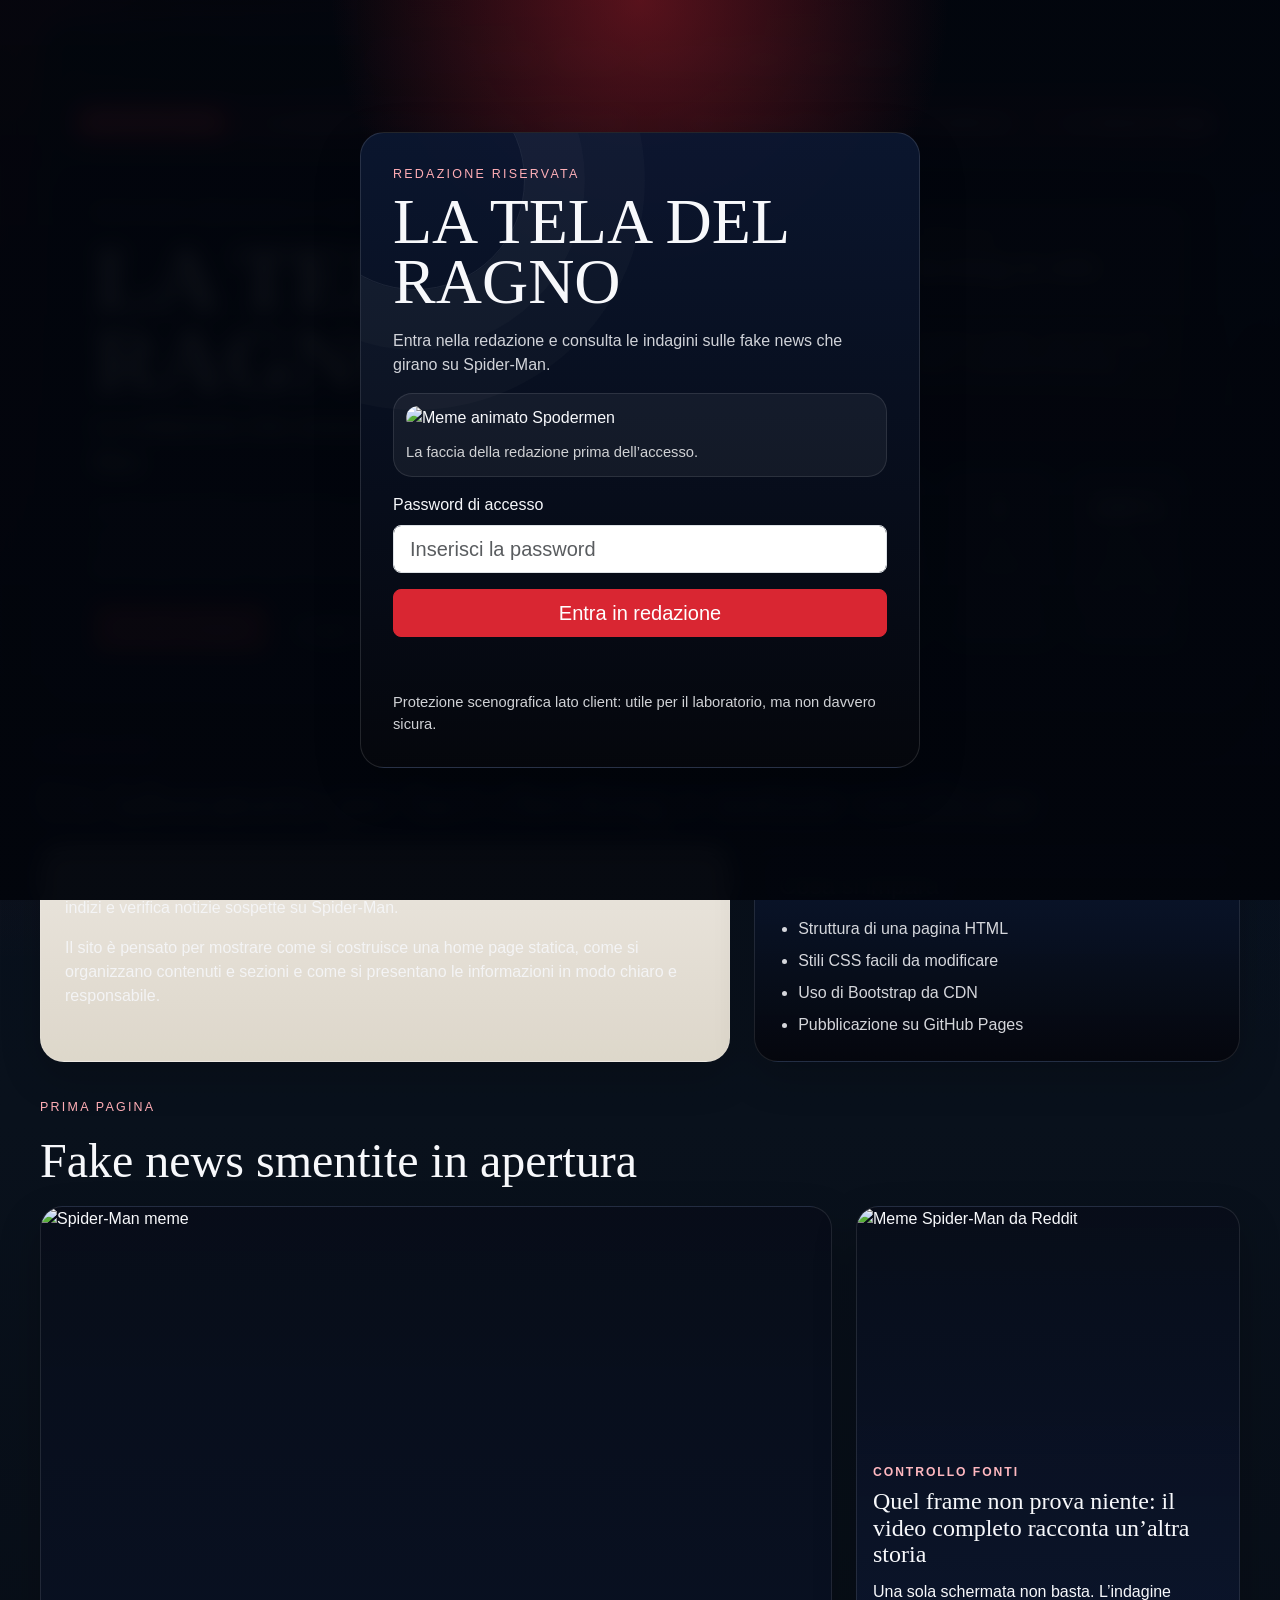
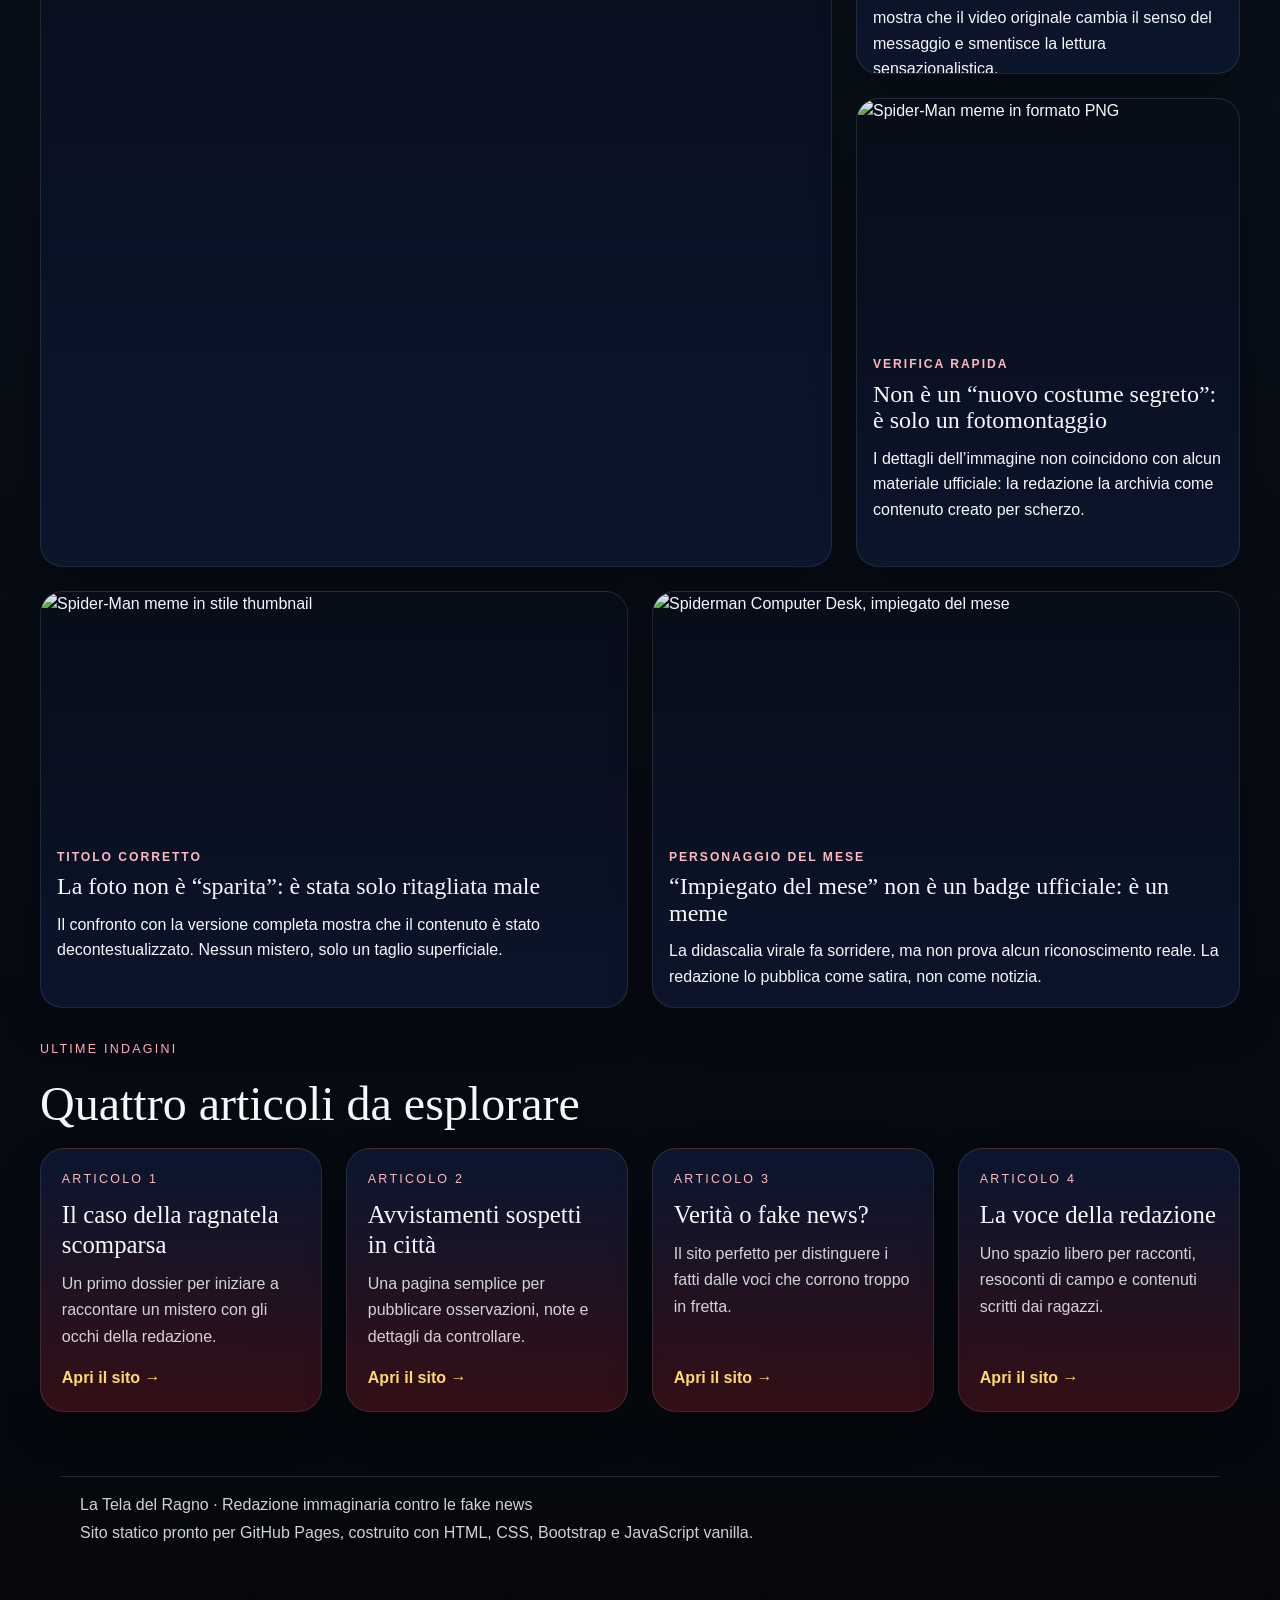
==== index.html @ 98fb293a "First  commit" ====
<!DOCTYPE html>
<html lang="it">
  <head>
    <meta charset="UTF-8" />
    <meta name="viewport" content="width=device-width, initial-scale=1.0" />
    <meta name="description" content="La Tela del Ragno - redazione che smaschera le fake news su Spider-Man." />
    <title>LA TELA DEL RAGNO</title>
    <link rel="preconnect" href="https://cdn.jsdelivr.net" />
    <link href="https://cdn.jsdelivr.net/npm/bootstrap@5.3.3/dist/css/bootstrap.min.css" rel="stylesheet" crossorigin="anonymous" />
    <link rel="stylesheet" href="style.css" />
    <script defer src="config.js"></script>
    <script defer src="script.js"></script>
  </head>
  <body>
    <div class="page-ornament page-ornament-left"></div>
    <div class="page-ornament page-ornament-right"></div>
    <div class="web-decoration web-decoration-one"></div>
    <div class="web-decoration web-decoration-two"></div>

    <section id="loginScreen" class="login-screen" aria-labelledby="loginTitle">
      <div class="login-card shadow-lg">
        <div class="login-kicker">Redazione riservata</div>
        <h1 id="loginTitle" class="login-title">LA TELA DEL RAGNO</h1>
        <p class="login-text">
          Entra nella redazione e consulta le indagini sulle fake news che girano su Spider-Man.
        </p>
        <figure class="login-featured-image">
          <img
            src="https://static.wikia.nocookie.net/rage-guy/images/f/f9/Spodermen.gif/revision/latest/scale-to-width-down/1200?cb=20250115154335"
            alt="Meme animato Spodermen"
            loading="eager"
          />
          <figcaption>La faccia della redazione prima dell’accesso.</figcaption>
        </figure>
        <form id="loginForm" class="login-form" novalidate>
          <label class="form-label text-start" for="passwordInput">Password di accesso</label>
          <input
            id="passwordInput"
            class="form-control form-control-lg"
            type="password"
            autocomplete="current-password"
            placeholder="Inserisci la password"
            required
          />
          <button class="btn btn-danger btn-lg w-100 mt-3" type="submit">Entra in redazione</button>
          <p id="loginMessage" class="login-message" aria-live="polite"></p>
        </form>
        <p class="login-note">
          Protezione scenografica lato client: utile per il laboratorio, ma non davvero sicura.
        </p>
      </div>
    </section>

    <main id="mainContent" class="main-content">
      <header class="hero-shell">
        <nav class="top-bar" aria-label="Informazioni redazione">
          <span class="top-bar-label">Daily Bugle style</span>
          <span class="top-bar-separator">•</span>
          <span>New York</span>
          <span class="top-bar-separator">•</span>
          <span>Fact-checking, indagini e notizie verificate</span>
        </nav>

        <div class="breaking-news" aria-label="Ultima ora">
          <div class="breaking-news-badge">BREAKING NEWS</div>
          <div class="breaking-news-track">
            <span>La redazione monitora le fake news su Spider-Man.</span>
            <span>Ogni articolo verifica i fatti prima di pubblicare.</span>
            <span>La redazione indaga sulle fake news e verifica i fatti.</span>
          </div>
        </div>

        <div class="hero-grid">
          <section class="hero-copy glass-panel">
            <p class="hero-eyebrow">Redazione immaginaria di New York</p>
            <h1 class="display-3 fw-bold hero-title">LA TELA DEL RAGNO</h1>
            <p class="hero-subtitle">La redazione che smaschera le fake news su Spider-Man</p>
            <p class="hero-description">
              Un sito scenografico per imparare a verificare le informazioni, lavorare in squadra e
              raccontare il mondo digitale con responsabilità. Qui ogni notizia passa prima dal controllo
              dei fatti, come in una vera redazione.
            </p>
            <div class="hero-actions">
              <a class="btn btn-danger btn-lg" href="#indagini">Vai alle indagini</a>
              <a class="btn btn-outline-light btn-lg" href="#introduzione">Leggi il progetto</a>
            </div>
          </section>

          <aside class="hero-side glass-panel">
            <div class="news-card-mini">
              <div class="news-card-label">Edizione speciale</div>
              <h2>Fact-checking in stile comic</h2>
              <p>
                Nessuna immagine protetta: solo forme CSS, gradienti, emoji e componenti Bootstrap.
              </p>
            </div>
            <div class="stat-grid" aria-label="Valori del progetto">
              <div class="stat-box">
                <span>4</span>
                <small>siti indipendenti</small>
              </div>
              <div class="stat-box">
                <span>1</span>
                <small>tema narrativo</small>
              </div>
              <div class="stat-box">
                <span>100%</span>
                <small>statico e pronto per GitHub Pages</small>
              </div>
            </div>
          </aside>
        </div>
      </header>

      <section id="introduzione" class="section-block">
        <div class="section-heading">
          <p class="section-kicker">La redazione</p>
          <h2>Un laboratorio per fact-checking e notizie verificate</h2>
        </div>
        <div class="row g-4 align-items-stretch">
          <div class="col-lg-7">
            <article class="paper-panel h-100">
              <p>
                <strong>La Tela del Ragno</strong> nasce come redazione immaginaria che osserva New York,
                raccoglie indizi e verifica notizie sospette su Spider-Man.
              </p>
              <p class="mb-0">
                Il sito è pensato per mostrare come si costruisce una home page statica, come si organizzano
                contenuti e sezioni e come si presentano le informazioni in modo chiaro e responsabile.
              </p>
            </article>
          </div>
          <div class="col-lg-5">
            <article class="paper-panel h-100 paper-panel-dark">
              <h3 class="h4">Cosa si impara</h3>
              <ul class="check-list">
                <li>Struttura di una pagina HTML</li>
                <li>Stili CSS facili da modificare</li>
                <li>Uso di Bootstrap da CDN</li>
                <li>Pubblicazione su GitHub Pages</li>
              </ul>
            </article>
          </div>
        </div>
      </section>

      <section class="section-block front-page-block">
        <div class="section-heading">
          <p class="section-kicker">Prima pagina</p>
          <h2>Fake news smentite in apertura</h2>
        </div>
        <div class="row g-4 front-page-grid">
          <div class="col-lg-8">
            <article class="front-page-card front-page-card-large h-100">
              <img
                src="https://staticfanpage.akamaized.net/wp-content/uploads/sites/34/2022/01/spider-man-meme.jpg"
                alt="Spider-Man meme"
                loading="lazy"
              />
              <div class="front-page-copy">
                <p class="front-page-kicker">Smentita del giorno</p>
                <h3>Spider-Man non ha “abbandonato” la città: ecco cosa è successo davvero</h3>
                <p>
                  La redazione verifica le immagini virali e scopre che il presunto allontanamento è solo
                  un meme fuori contesto. Nessuna fuga, solo una scena usata male online.
                </p>
              </div>
            </article>
          </div>
          <div class="col-lg-4 d-flex flex-column gap-4">
            <article class="front-page-card h-100">
              <img
                src="https://i.redd.it/yki1qdpn1tj81.jpg"
                alt="Meme Spider-Man da Reddit"
                loading="lazy"
              />
              <div class="front-page-copy">
                <p class="front-page-kicker">Controllo fonti</p>
                <h3>Quel frame non prova niente: il video completo racconta un’altra storia</h3>
                <p>
                  Una sola schermata non basta. L’indagine mostra che il video originale cambia il senso
                  del messaggio e smentisce la lettura sensazionalistica.
                </p>
              </div>
            </article>
            <article class="front-page-card h-100">
              <img
                src="https://us1.discourse-cdn.com/spiceworks/original/4X/1/d/e/1dea83db8cf258ddf608654d9a5ed898e25a2876.png"
                alt="Spider-Man meme in formato PNG"
                loading="lazy"
              />
              <div class="front-page-copy">
                <p class="front-page-kicker">Verifica rapida</p>
                <h3>Non è un “nuovo costume segreto”: è solo un fotomontaggio</h3>
                <p>
                  I dettagli dell’immagine non coincidono con alcun materiale ufficiale: la redazione la
                  archivia come contenuto creato per scherzo.
                </p>
              </div>
            </article>
          </div>
          <div class="col-lg-6">
            <article class="front-page-card h-100">
              <img
                src="https://i.imgur.com/MRHQJsI_d.webp?maxwidth=520&shape=thumb&fidelity=high"
                alt="Spider-Man meme in stile thumbnail"
                loading="lazy"
              />
              <div class="front-page-copy">
                <p class="front-page-kicker">Titolo corretto</p>
                <h3>La foto non è “sparita”: è stata solo ritagliata male</h3>
                <p>
                  Il confronto con la versione completa mostra che il contenuto è stato decontestualizzato.
                  Nessun mistero, solo un taglio superficiale.
                </p>
              </div>
            </article>
          </div>
          <div class="col-lg-6">
            <article class="front-page-card h-100">
              <img
                src="https://content.imageresizer.com/images/memes/Spiderman-Computer-Desk-meme-tas1.jpg"
                alt="Spiderman Computer Desk, impiegato del mese"
                loading="lazy"
              />
              <div class="front-page-copy">
                <p class="front-page-kicker">Personaggio del mese</p>
                <h3>“Impiegato del mese” non è un badge ufficiale: è un meme</h3>
                <p>
                  La didascalia virale fa sorridere, ma non prova alcun riconoscimento reale. La redazione
                  lo pubblica come satira, non come notizia.
                </p>
              </div>
            </article>
          </div>
        </div>
      </section>

      <section id="indagini" class="section-block investigations-block">
        <div class="section-heading">
          <p class="section-kicker">Ultime indagini</p>
          <h2>Quattro articoli da esplorare</h2>
        </div>
        <div class="row g-4">
          <div class="col-md-6 col-xl-3">
            <a class="investigation-card" href="site1/index.html" aria-label="Apri Articolo 1 - Il caso della ragnatela scomparsa">
              <div class="investigation-number">Articolo 1</div>
              <h3>Il caso della ragnatela scomparsa</h3>
              <p>Un primo dossier per iniziare a raccontare un mistero con gli occhi della redazione.</p>
              <span class="card-link-text">Apri il sito →</span>
            </a>
          </div>
          <div class="col-md-6 col-xl-3">
            <a class="investigation-card" href="site2/index.html" aria-label="Apri Articolo 2 - Avvistamenti sospetti in città">
              <div class="investigation-number">Articolo 2</div>
              <h3>Avvistamenti sospetti in città</h3>
              <p>Una pagina semplice per pubblicare osservazioni, note e dettagli da controllare.</p>
              <span class="card-link-text">Apri il sito →</span>
            </a>
          </div>
          <div class="col-md-6 col-xl-3">
            <a class="investigation-card" href="site3/index.html" aria-label="Apri Articolo 3 - Verità o fake news?">
              <div class="investigation-number">Articolo 3</div>
              <h3>Verità o fake news?</h3>
              <p>Il sito perfetto per distinguere i fatti dalle voci che corrono troppo in fretta.</p>
              <span class="card-link-text">Apri il sito →</span>
            </a>
          </div>
          <div class="col-md-6 col-xl-3">
            <a class="investigation-card" href="site4/index.html" aria-label="Apri Articolo 4 - La voce della redazione">
              <div class="investigation-number">Articolo 4</div>
              <h3>La voce della redazione</h3>
              <p>Uno spazio libero per racconti, resoconti di campo e contenuti scritti dai ragazzi.</p>
              <span class="card-link-text">Apri il sito →</span>
            </a>
          </div>
        </div>
      </section>
    </main>

    <footer class="site-footer">
      <div class="footer-inner">
        <p class="mb-1">La Tela del Ragno · Redazione immaginaria contro le fake news</p>
        <p class="mb-0">Sito statico pronto per GitHub Pages, costruito con HTML, CSS, Bootstrap e JavaScript vanilla.</p>
      </div>
    </footer>

    <script src="https://cdn.jsdelivr.net/npm/bootstrap@5.3.3/dist/js/bootstrap.bundle.min.js" crossorigin="anonymous"></script>
  </body>
</html>
---- style.css ----
:root {
  --blood-red: #d92632;
  --deep-blue: #0b1731;
  --night: #05070d;
  --paper: #f4efe6;
  --paper-strong: #ebe4d6;
  --ink: #16161f;
  --ash: #9ba2b1;
  --line: rgba(255, 255, 255, 0.12);
}

* {
  box-sizing: border-box;
}

html {
  scroll-behavior: smooth;
}

body {
  margin: 0;
  min-height: 100vh;
  font-family: "Trebuchet MS", "Segoe UI", sans-serif;
  color: #f7f8fb;
  background:
    radial-gradient(circle at top left, rgba(217, 38, 50, 0.22), transparent 28%),
    radial-gradient(circle at top right, rgba(11, 23, 49, 0.82), transparent 30%),
    linear-gradient(180deg, #07101e 0%, #09111c 35%, #05070d 100%);
  overflow-x: hidden;
}

body::before {
  content: "";
  position: fixed;
  inset: 0;
  pointer-events: none;
  background-image:
    linear-gradient(rgba(255, 255, 255, 0.03) 1px, transparent 1px),
    linear-gradient(90deg, rgba(255, 255, 255, 0.03) 1px, transparent 1px);
  background-size: 48px 48px;
  opacity: 0.35;
}

.main-content {
  position: relative;
  z-index: 1;
  width: min(1200px, calc(100% - 2rem));
  margin: 0 auto;
  padding: 1.25rem 0 3rem;
}

.login-screen {
  position: fixed;
  inset: 0;
  z-index: 50;
  display: grid;
  place-items: center;
  padding: 1rem;
  background:
    radial-gradient(circle at top, rgba(217, 38, 50, 0.4), transparent 28%),
    linear-gradient(180deg, rgba(2, 5, 12, 0.94), rgba(2, 5, 12, 0.98));
  backdrop-filter: blur(10px);
  transition: opacity 0.35s ease, transform 0.35s ease, visibility 0.35s ease;
}

body.is-unlocked .login-screen {
  opacity: 0;
  visibility: hidden;
  pointer-events: none;
  transform: scale(0.98);
}

.login-card {
  width: min(560px, 100%);
  padding: 2rem;
  border: 1px solid var(--line);
  border-radius: 1.5rem;
  background:
    linear-gradient(180deg, rgba(11, 23, 49, 0.94), rgba(5, 7, 13, 0.94));
  box-shadow: 0 24px 80px rgba(0, 0, 0, 0.45);
  position: relative;
  overflow: hidden;
}

.login-card::after {
  content: "";
  position: absolute;
  inset: -10% auto auto -10%;
  width: 220px;
  height: 220px;
  border: 1px solid rgba(255, 255, 255, 0.08);
  border-radius: 50%;
  box-shadow:
    0 0 0 60px rgba(255, 255, 255, 0.02),
    0 0 0 120px rgba(255, 255, 255, 0.02);
}

.login-kicker,
.section-kicker,
.hero-eyebrow,
.top-bar-label,
.investigation-number,
.news-card-label {
  text-transform: uppercase;
  letter-spacing: 0.18em;
  font-size: 0.78rem;
}

.login-kicker,
.section-kicker,
.hero-eyebrow,
.top-bar-label {
  color: #ffadb5;
}

.login-title,
.hero-title,
.section-heading h2,
.investigation-card h3 {
  font-family: Georgia, "Times New Roman", serif;
}

.login-title {
  margin: 0.5rem 0 1rem;
  font-size: clamp(2.4rem, 6vw, 4rem);
  line-height: 0.95;
}

.login-text,
.login-note,
.hero-description,
.paper-panel p,
.investigation-card p,
.news-card-mini p,
.footer-inner p {
  color: rgba(247, 248, 251, 0.84);
}

.login-featured-image {
  margin: 1rem 0 0;
  padding: 0.75rem;
  border-radius: 1.2rem;
  background: rgba(255, 255, 255, 0.05);
  border: 1px solid rgba(255, 255, 255, 0.1);
}

.login-featured-image img {
  display: block;
  width: 100%;
  max-height: 250px;
  object-fit: cover;
  border-radius: 0.95rem;
}

.login-featured-image figcaption {
  margin-top: 0.7rem;
  color: rgba(255, 255, 255, 0.8);
  font-size: 0.92rem;
}

.login-form {
  margin-top: 1rem;
}

.login-message {
  min-height: 1.5rem;
  margin: 0.9rem 0 0;
  font-weight: 700;
  color: #ffd86e;
}

.login-note {
  margin: 1rem 0 0;
  font-size: 0.92rem;
}

.hero-shell {
  position: relative;
  padding: 1.25rem;
  border: 1px solid rgba(255, 255, 255, 0.1);
  border-radius: 2rem;
  background:
    linear-gradient(135deg, rgba(10, 17, 29, 0.9), rgba(11, 23, 49, 0.76)),
    linear-gradient(180deg, rgba(255, 255, 255, 0.04), transparent);
  box-shadow: 0 20px 60px rgba(0, 0, 0, 0.35);
}

.top-bar {
  display: flex;
  flex-wrap: wrap;
  gap: 0.5rem;
  align-items: center;
  justify-content: center;
  padding: 0.45rem 0.8rem;
  font-size: 0.9rem;
  color: rgba(255, 255, 255, 0.8);
  border-bottom: 1px solid rgba(255, 255, 255, 0.08);
}

.top-bar-separator {
  color: rgba(255, 255, 255, 0.3);
}

.breaking-news {
  display: flex;
  align-items: center;
  gap: 1rem;
  margin-top: 1rem;
  padding: 0.7rem 0.9rem;
  border-radius: 999px;
  background: rgba(217, 38, 50, 0.18);
  border: 1px solid rgba(255, 255, 255, 0.08);
  overflow: hidden;
}

.breaking-news-badge {
  flex: 0 0 auto;
  padding: 0.45rem 0.8rem;
  border-radius: 999px;
  background: var(--blood-red);
  color: white;
  font-weight: 800;
  letter-spacing: 0.12em;
  font-size: 0.78rem;
}

.breaking-news-track {
  display: flex;
  gap: 2rem;
  white-space: nowrap;
  animation: ticker 18s linear infinite;
  color: rgba(255, 255, 255, 0.9);
}

.breaking-news-track span::before {
  content: "\25CF";
  color: #ff939f;
  margin-right: 0.75rem;
}

@keyframes ticker {
  from {
    transform: translateX(0);
  }
  to {
    transform: translateX(-50%);
  }
}

.hero-grid {
  display: grid;
  grid-template-columns: 1.35fr 0.85fr;
  gap: 1.25rem;
  margin-top: 1.25rem;
}

.glass-panel,
.paper-panel,
.investigation-card,
.news-card-mini {
  border-radius: 1.5rem;
  border: 1px solid rgba(255, 255, 255, 0.1);
}

.glass-panel {
  padding: 2rem;
  background: linear-gradient(180deg, rgba(8, 13, 25, 0.9), rgba(12, 23, 49, 0.74));
}

.hero-title {
  margin: 0.5rem 0;
  font-size: clamp(3rem, 9vw, 5.6rem);
  line-height: 0.9;
}

.hero-subtitle {
  font-size: clamp(1.15rem, 2.8vw, 1.5rem);
  font-weight: 700;
  color: #f7f0cf;
}

.hero-description {
  max-width: 65ch;
  font-size: 1.03rem;
  line-height: 1.7;
}

.hero-actions {
  display: flex;
  flex-wrap: wrap;
  gap: 0.9rem;
  margin-top: 1.5rem;
}

.hero-side {
  display: grid;
  gap: 1rem;
}

.news-card-mini {
  padding: 1.5rem;
  background: linear-gradient(180deg, rgba(244, 239, 230, 0.08), rgba(217, 38, 50, 0.08));
}

.news-card-label {
  color: #ffd7dc;
}

.news-card-mini h2 {
  font-family: Georgia, "Times New Roman", serif;
  font-size: 1.9rem;
}

.stat-grid {
  display: grid;
  grid-template-columns: repeat(3, 1fr);
  gap: 0.75rem;
}

.stat-box {
  padding: 1rem 0.8rem;
  text-align: center;
  border-radius: 1rem;
  background: rgba(244, 239, 230, 0.08);
  border: 1px solid rgba(255, 255, 255, 0.08);
}

.stat-box span {
  display: block;
  font-family: Georgia, "Times New Roman", serif;
  font-size: 1.9rem;
  font-weight: 700;
  color: white;
}

.stat-box small {
  color: rgba(255, 255, 255, 0.72);
}

.section-block {
  margin-top: 2rem;
}

.front-page-block {
  padding-top: 0.25rem;
}

.front-page-grid > * {
  display: flex;
}

.front-page-card {
  width: 100%;
  margin: 0;
  overflow: hidden;
  border-radius: 1.4rem;
  background: linear-gradient(180deg, rgba(8, 13, 25, 0.95), rgba(12, 23, 49, 0.82));
  border: 1px solid rgba(255, 255, 255, 0.1);
  box-shadow: 0 18px 40px rgba(0, 0, 0, 0.26);
}

.front-page-card img {
  width: 100%;
  height: 240px;
  object-fit: cover;
  display: block;
}

.front-page-card-large img {
  height: 100%;
  min-height: 100%;
}

.front-page-copy {
  padding: 1rem 1rem 1.1rem;
}

.front-page-kicker {
  margin: 0 0 0.45rem;
  color: #ffb8c0;
  text-transform: uppercase;
  letter-spacing: 0.16em;
  font-size: 0.76rem;
  font-weight: 700;
}

.front-page-copy h3 {
  margin: 0;
  font-family: Georgia, "Times New Roman", serif;
  font-size: 1.5rem;
  line-height: 1.1;
}

.front-page-copy p:last-child {
  margin-bottom: 0;
  margin-top: 0.75rem;
  line-height: 1.6;
}

.section-heading {
  margin-bottom: 1rem;
}

.section-heading h2 {
  font-size: clamp(2rem, 4.5vw, 3rem);
  margin: 0;
}

.paper-panel {
  padding: 1.5rem;
  color: var(--ink);
  background:
    linear-gradient(180deg, rgba(244, 239, 230, 0.96), rgba(235, 228, 214, 0.94));
  box-shadow: 0 15px 40px rgba(0, 0, 0, 0.18);
}

.paper-panel-dark {
  color: #f7f8fb;
  background:
    linear-gradient(180deg, rgba(11, 23, 49, 0.92), rgba(5, 7, 13, 0.95));
}

.paper-panel-dark p,
.paper-panel-dark li,
.paper-panel-dark h3 {
  color: rgba(247, 248, 251, 0.86);
}

.check-list {
  margin: 1rem 0 0;
  padding-left: 1.2rem;
}

.check-list li + li {
  margin-top: 0.5rem;
}

.investigation-card {
  display: flex;
  flex-direction: column;
  height: 100%;
  padding: 1.3rem;
  color: #f7f8fb;
  text-decoration: none;
  background:
    linear-gradient(180deg, rgba(11, 23, 49, 0.96), rgba(217, 38, 50, 0.22));
  box-shadow: 0 18px 40px rgba(0, 0, 0, 0.24);
  transition: transform 0.2s ease, border-color 0.2s ease, box-shadow 0.2s ease;
}

.investigation-card:hover,
.investigation-card:focus-visible {
  transform: translateY(-4px);
  border-color: rgba(255, 255, 255, 0.24);
  box-shadow: 0 22px 48px rgba(0, 0, 0, 0.3);
  color: #fff;
}

.investigation-number {
  color: #ffb8c0;
}

.investigation-card h3 {
  margin: 0.7rem 0;
  font-size: 1.55rem;
}

.investigation-card p {
  flex: 1 1 auto;
  line-height: 1.65;
}

.card-link-text {
  font-weight: 800;
  color: #ffd86e;
}

.site-footer {
  position: relative;
  z-index: 1;
  width: min(1200px, calc(100% - 2rem));
  margin: 0 auto 1rem;
  padding: 1rem 1.25rem 1.5rem;
}

.footer-inner {
  padding: 1rem 1.25rem;
  border-top: 1px solid rgba(255, 255, 255, 0.12);
  color: rgba(255, 255, 255, 0.76);
}

.page-ornament {
  position: fixed;
  z-index: 0;
  width: 14rem;
  height: 14rem;
  border-radius: 50%;
  filter: blur(18px);
  opacity: 0.22;
  pointer-events: none;
}

.page-ornament-left {
  top: -4rem;
  left: -4rem;
  background: radial-gradient(circle, rgba(217, 38, 50, 0.95), transparent 70%);
}

.page-ornament-right {
  right: -4rem;
  top: 8rem;
  background: radial-gradient(circle, rgba(106, 139, 255, 0.85), transparent 70%);
}

.web-decoration {
  position: fixed;
  z-index: 0;
  border-radius: 50%;
  border: 1px solid rgba(255, 255, 255, 0.09);
  pointer-events: none;
}

.web-decoration::before,
.web-decoration::after {
  content: "";
  position: absolute;
  inset: 10% 50%;
  background: rgba(255, 255, 255, 0.09);
  transform-origin: center;
}

.web-decoration::before {
  transform: rotate(35deg);
}

.web-decoration::after {
  transform: rotate(-35deg);
}

.web-decoration-one {
  top: 1rem;
  right: 1rem;
  width: 9rem;
  height: 9rem;
}

.web-decoration-two {
  left: 1rem;
  bottom: 1rem;
  width: 11rem;
  height: 11rem;
}

.btn-danger {
  background-color: var(--blood-red);
  border-color: var(--blood-red);
}

.btn-outline-light {
  border-color: rgba(255, 255, 255, 0.3);
}

.btn-outline-light:hover,
.btn-outline-light:focus-visible {
  background-color: rgba(255, 255, 255, 0.12);
}

@media (max-width: 991.98px) {
  .hero-grid {
    grid-template-columns: 1fr;
  }

  .stat-grid {
    grid-template-columns: 1fr;
  }

  .front-page-card-large img {
    min-height: 240px;
  }
}

@media (max-width: 575.98px) {
  .main-content,
  .site-footer {
    width: min(100% - 1rem, 1200px);
  }

  .login-card,
  .glass-panel,
  .paper-panel,
  .investigation-card {
    border-radius: 1.1rem;
  }

  .hero-shell,
  .glass-panel,
  .paper-panel,
  .investigation-card,
  .login-card {
    padding: 1.1rem;
  }

  .hero-actions {
    flex-direction: column;
  }

  .breaking-news {
    flex-direction: column;
    align-items: flex-start;
    border-radius: 1rem;
  }

  .breaking-news-track {
    white-space: normal;
    animation: none;
  }

  .front-page-card img {
    height: 220px;
  }
}
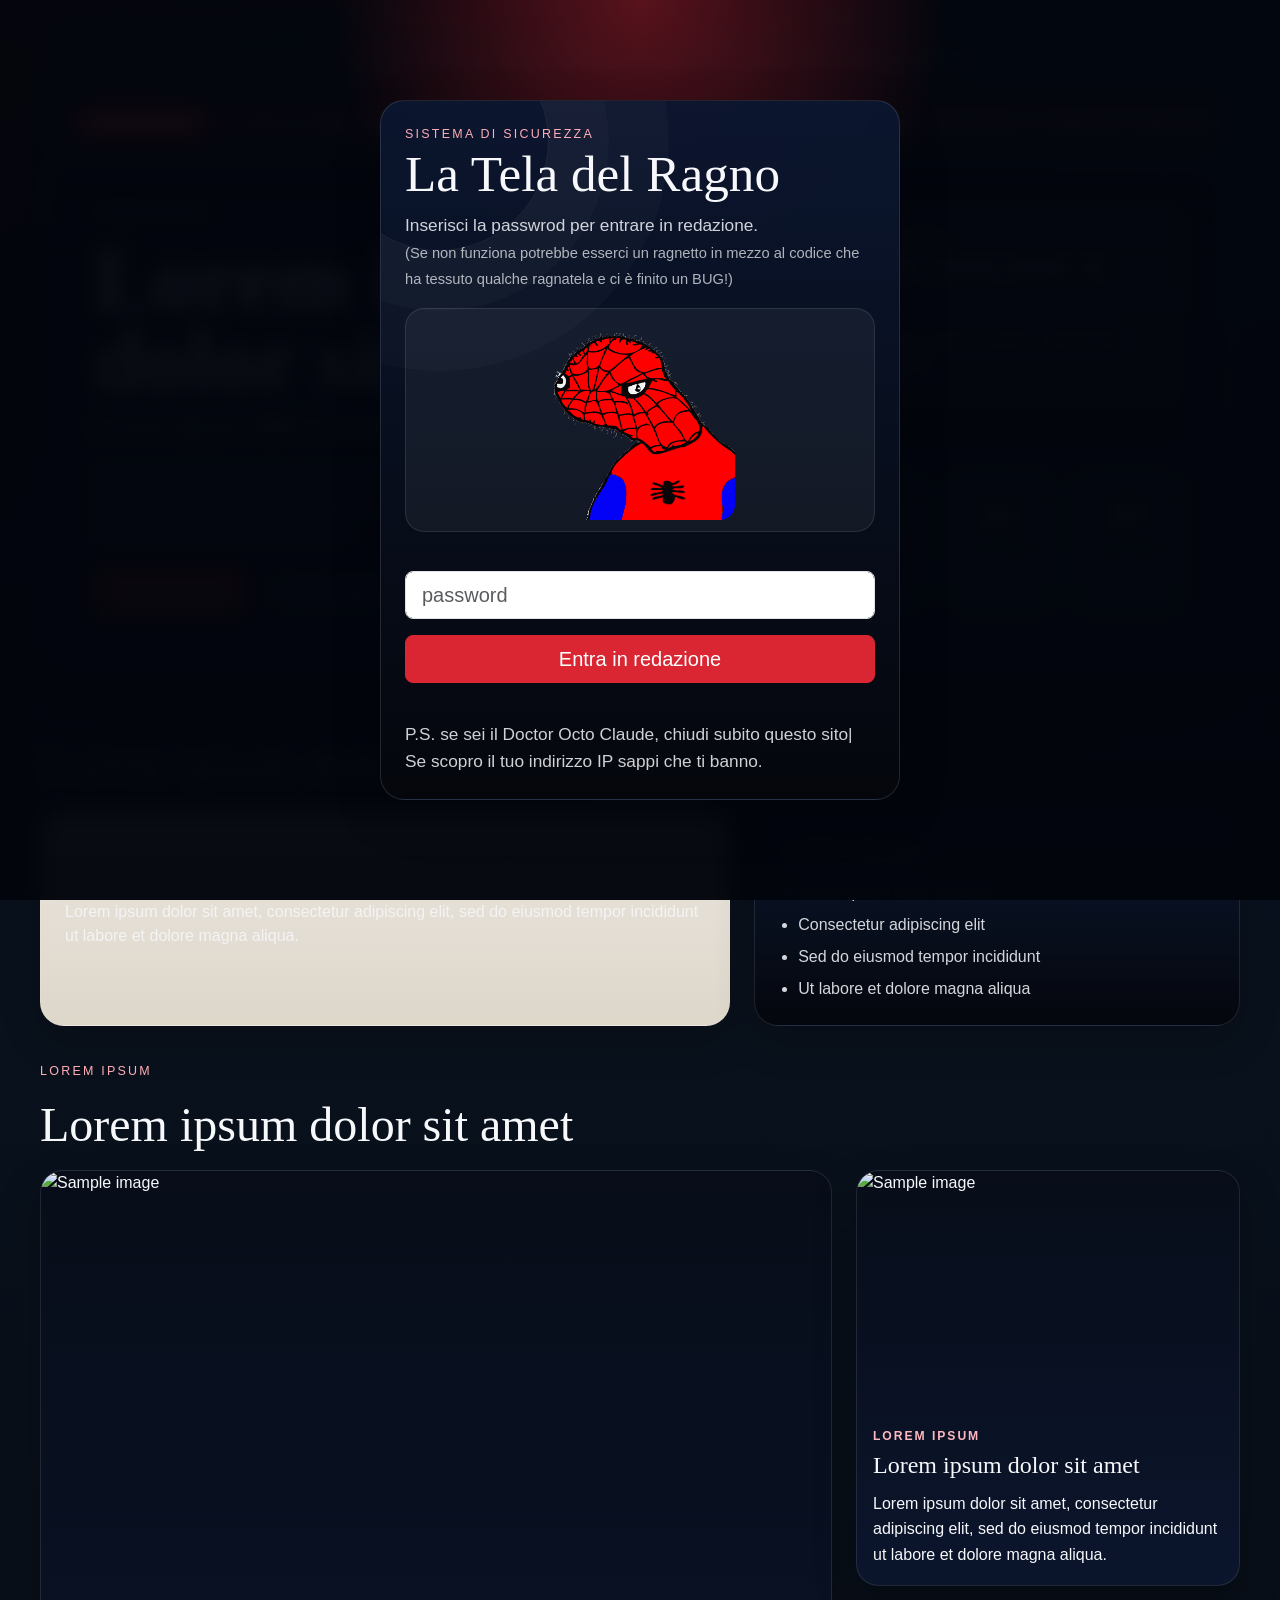
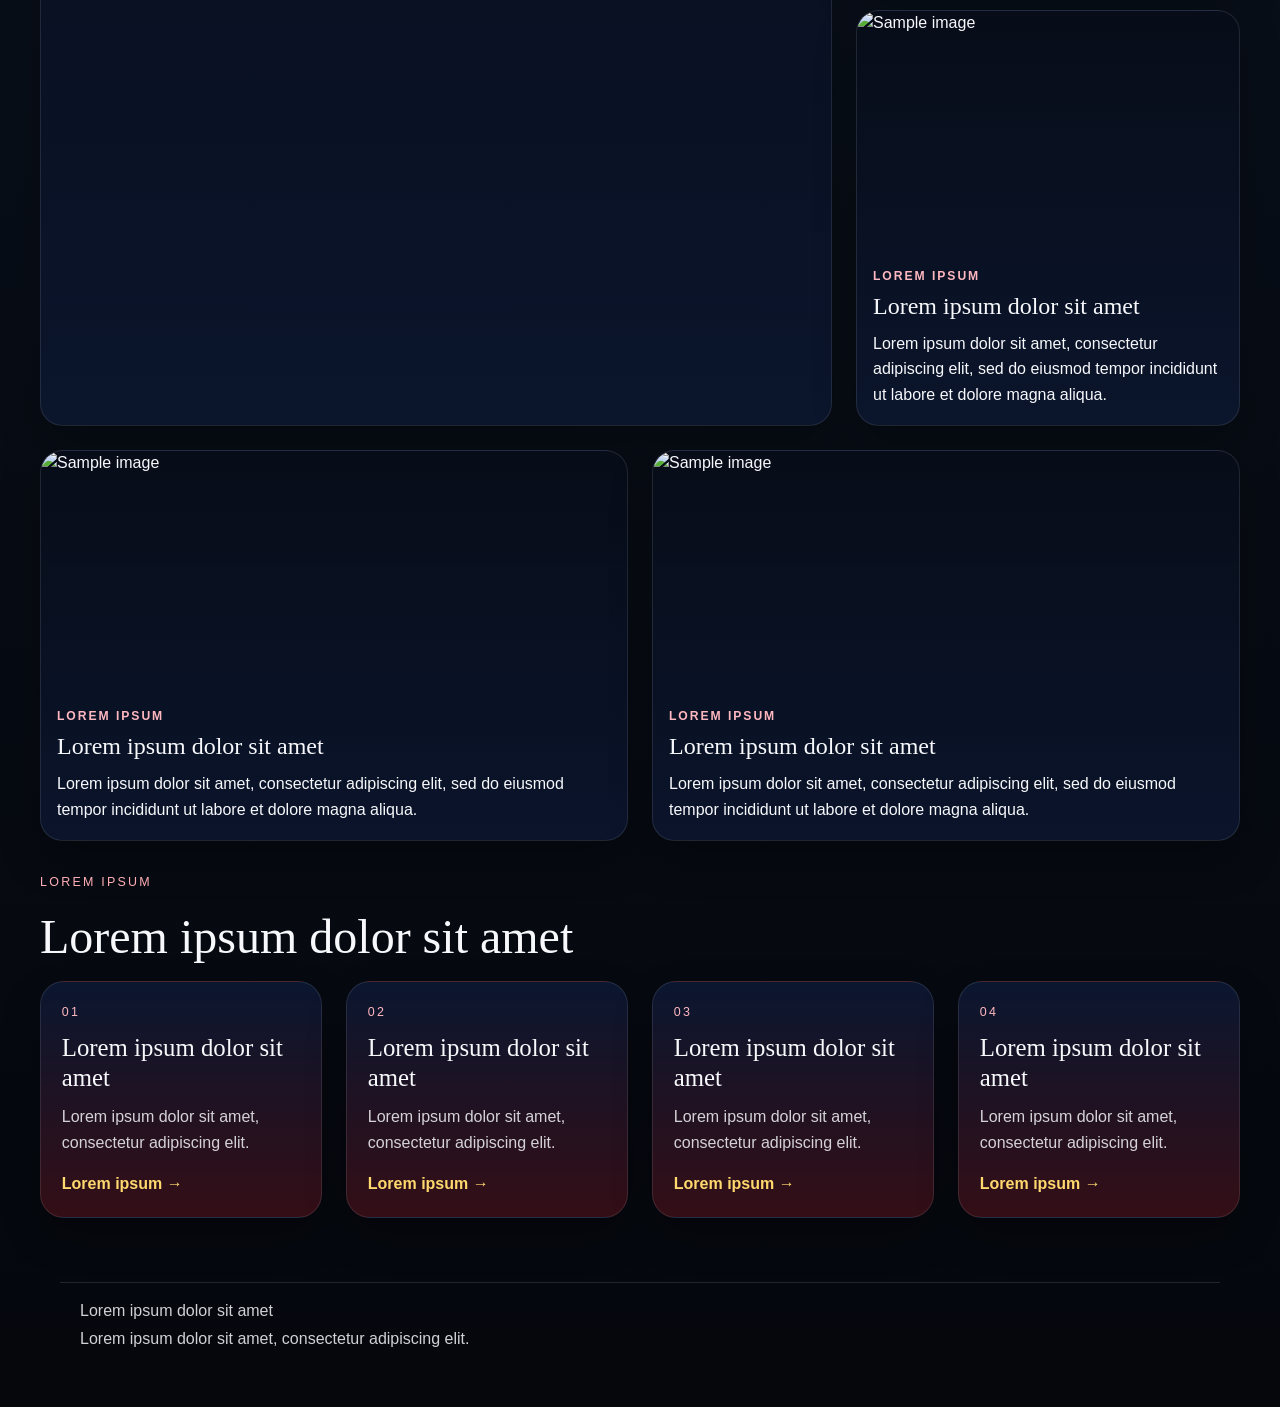
==== commit 96b50537: "tmp" ====
--- a/index.html
+++ b/index.html
@@ -3,8 +3,8 @@
   <head>
     <meta charset="UTF-8" />
     <meta name="viewport" content="width=device-width, initial-scale=1.0" />
-    <meta name="description" content="La Tela del Ragno - redazione che smaschera le fake news su Spider-Man." />
-    <title>LA TELA DEL RAGNO</title>
+    <meta name="description" content="Lorem ipsum dolor sit amet, consectetur adipiscing elit." />
+    <title>Lorem ipsum dolor sit amet</title>
     <link rel="preconnect" href="https://cdn.jsdelivr.net" />
     <link href="https://cdn.jsdelivr.net/npm/bootstrap@5.3.3/dist/css/bootstrap.min.css" rel="stylesheet" crossorigin="anonymous" />
     <link rel="stylesheet" href="style.css" />
@@ -19,93 +19,84 @@
 
     <section id="loginScreen" class="login-screen" aria-labelledby="loginTitle">
       <div class="login-card shadow-lg">
-        <div class="login-kicker">Redazione riservata</div>
-        <h1 id="loginTitle" class="login-title">LA TELA DEL RAGNO</h1>
-        <p class="login-text">
-          Entra nella redazione e consulta le indagini sulle fake news che girano su Spider-Man.
-        </p>
+        <div class="login-kicker">Sistema di sicurezza</div>
+        <h1 id="loginTitle" class="login-title">La Tela del Ragno</h1>
+        <p class="login-text">Inserisci la passwrod per entrare in redazione. <br>  <span class="login-text-small">(Se non funziona potrebbe esserci un ragnetto in mezzo al codice che ha tessuto qualche ragnatela e ci è finito un BUG!)</span></p>
         <figure class="login-featured-image">
           <img
-            src="https://static.wikia.nocookie.net/rage-guy/images/f/f9/Spodermen.gif/revision/latest/scale-to-width-down/1200?cb=20250115154335"
-            alt="Meme animato Spodermen"
+            src="images/derp.png"
+            alt="Sample image"
             loading="eager"
           />
-          <figcaption>La faccia della redazione prima dell’accesso.</figcaption>
         </figure>
         <form id="loginForm" class="login-form" novalidate>
-          <label class="form-label text-start" for="passwordInput">Password di accesso</label>
+          <label class="form-label text-start" for="passwordInput"></label>
           <input
             id="passwordInput"
             class="form-control form-control-lg"
             type="password"
             autocomplete="current-password"
-            placeholder="Inserisci la password"
+            placeholder="password"
             required
           />
           <button class="btn btn-danger btn-lg w-100 mt-3" type="submit">Entra in redazione</button>
           <p id="loginMessage" class="login-message" aria-live="polite"></p>
         </form>
-        <p class="login-note">
-          Protezione scenografica lato client: utile per il laboratorio, ma non davvero sicura.
-        </p>
+        <p class="login-text mb-0">P.S. se sei il Doctor Octo Claude, chiudi subito questo sito| Se scopro il tuo indirizzo IP sappi che ti banno.</p>
       </div>
     </section>
 
     <main id="mainContent" class="main-content">
       <header class="hero-shell">
         <nav class="top-bar" aria-label="Informazioni redazione">
-          <span class="top-bar-label">Daily Bugle style</span>
+          <span class="top-bar-label">La tela del ragno</span>
           <span class="top-bar-separator">•</span>
-          <span>New York</span>
+          <span>Il blog ufficiale di Spiderman</span>
           <span class="top-bar-separator">•</span>
-          <span>Fact-checking, indagini e notizie verificate</span>
+          <span>Patronato di Madonna dell'Orto, Venezia</span>
         </nav>
 
         <div class="breaking-news" aria-label="Ultima ora">
-          <div class="breaking-news-badge">BREAKING NEWS</div>
+          <div class="breaking-news-badge">breaking news</div>
           <div class="breaking-news-track">
-            <span>La redazione monitora le fake news su Spider-Man.</span>
-            <span>Ogni articolo verifica i fatti prima di pubblicare.</span>
-            <span>La redazione indaga sulle fake news e verifica i fatti.</span>
+            <span>voci su un possibile trasferimeto di zia may ad una altra redazione di batman</span>
+            <span>doctor octoclaude attacca la redazione di notte, pezzi di hardware sparsi per tutta venezia</span>
+            <span>la redazione sta salendo di quota, possibili investimenti da parte di iron man</span>
           </div>
         </div>
 
         <div class="hero-grid">
           <section class="hero-copy glass-panel">
-            <p class="hero-eyebrow">Redazione immaginaria di New York</p>
-            <h1 class="display-3 fw-bold hero-title">LA TELA DEL RAGNO</h1>
-            <p class="hero-subtitle">La redazione che smaschera le fake news su Spider-Man</p>
+            <p class="hero-eyebrow">Lorem ipsum</p>
+            <h1 class="display-3 fw-bold hero-title">Lorem ipsum dolor sit amet</h1>
+            <p class="hero-subtitle">Lorem ipsum dolor sit amet, consectetur adipiscing elit</p>
             <p class="hero-description">
-              Un sito scenografico per imparare a verificare le informazioni, lavorare in squadra e
-              raccontare il mondo digitale con responsabilità. Qui ogni notizia passa prima dal controllo
-              dei fatti, come in una vera redazione.
+              Lorem ipsum dolor sit amet, consectetur adipiscing elit, sed do eiusmod tempor incididunt ut labore et dolore magna aliqua. Ut enim ad minim veniam, quis nostrud exercitation ullamco laboris.
             </p>
             <div class="hero-actions">
-              <a class="btn btn-danger btn-lg" href="#indagini">Vai alle indagini</a>
-              <a class="btn btn-outline-light btn-lg" href="#introduzione">Leggi il progetto</a>
+              <a class="btn btn-danger btn-lg" href="#indagini">Lorem ipsum</a>
+              <a class="btn btn-outline-light btn-lg" href="#introduzione">Lorem ipsum dolor sit amet</a>
             </div>
           </section>
 
           <aside class="hero-side glass-panel">
             <div class="news-card-mini">
-              <div class="news-card-label">Edizione speciale</div>
-              <h2>Fact-checking in stile comic</h2>
-              <p>
-                Nessuna immagine protetta: solo forme CSS, gradienti, emoji e componenti Bootstrap.
-              </p>
+              <div class="news-card-label">Lorem ipsum</div>
+              <h2>Lorem ipsum dolor sit amet</h2>
+              <p>Lorem ipsum dolor sit amet, consectetur adipiscing elit.</p>
             </div>
             <div class="stat-grid" aria-label="Valori del progetto">
               <div class="stat-box">
-                <span>4</span>
-                <small>siti indipendenti</small>
+                <span>01</span>
+                <small>Lorem ipsum</small>
               </div>
               <div class="stat-box">
-                <span>1</span>
-                <small>tema narrativo</small>
+                <span>02</span>
+                <small>Lorem ipsum</small>
               </div>
               <div class="stat-box">
-                <span>100%</span>
-                <small>statico e pronto per GitHub Pages</small>
+                <span>03</span>
+                <small>Lorem ipsum</small>
               </div>
             </div>
           </aside>
@@ -114,30 +105,28 @@
 
       <section id="introduzione" class="section-block">
         <div class="section-heading">
-          <p class="section-kicker">La redazione</p>
-          <h2>Un laboratorio per fact-checking e notizie verificate</h2>
+          <p class="section-kicker">Lorem ipsum</p>
+          <h2>Lorem ipsum dolor sit amet</h2>
         </div>
         <div class="row g-4 align-items-stretch">
           <div class="col-lg-7">
             <article class="paper-panel h-100">
               <p>
-                <strong>La Tela del Ragno</strong> nasce come redazione immaginaria che osserva New York,
-                raccoglie indizi e verifica notizie sospette su Spider-Man.
+                <strong>Lorem ipsum</strong> dolor sit amet, consectetur adipiscing elit, sed do eiusmod tempor incididunt ut labore et dolore magna aliqua.
               </p>
               <p class="mb-0">
-                Il sito è pensato per mostrare come si costruisce una home page statica, come si organizzano
-                contenuti e sezioni e come si presentano le informazioni in modo chiaro e responsabile.
+                Lorem ipsum dolor sit amet, consectetur adipiscing elit, sed do eiusmod tempor incididunt ut labore et dolore magna aliqua.
               </p>
             </article>
           </div>
           <div class="col-lg-5">
             <article class="paper-panel h-100 paper-panel-dark">
-              <h3 class="h4">Cosa si impara</h3>
+              <h3 class="h4">Lorem ipsum</h3>
               <ul class="check-list">
-                <li>Struttura di una pagina HTML</li>
-                <li>Stili CSS facili da modificare</li>
-                <li>Uso di Bootstrap da CDN</li>
-                <li>Pubblicazione su GitHub Pages</li>
+                <li>Lorem ipsum dolor sit amet</li>
+                <li>Consectetur adipiscing elit</li>
+                <li>Sed do eiusmod tempor incididunt</li>
+                <li>Ut labore et dolore magna aliqua</li>
               </ul>
             </article>
           </div>
@@ -146,90 +135,75 @@
 
       <section class="section-block front-page-block">
         <div class="section-heading">
-          <p class="section-kicker">Prima pagina</p>
-          <h2>Fake news smentite in apertura</h2>
+          <p class="section-kicker">Lorem ipsum</p>
+          <h2>Lorem ipsum dolor sit amet</h2>
         </div>
         <div class="row g-4 front-page-grid">
           <div class="col-lg-8">
             <article class="front-page-card front-page-card-large h-100">
               <img
-                src="https://staticfanpage.akamaized.net/wp-content/uploads/sites/34/2022/01/spider-man-meme.jpg"
-                alt="Spider-Man meme"
-                loading="lazy"
-              />
-              <div class="front-page-copy">
-                <p class="front-page-kicker">Smentita del giorno</p>
-                <h3>Spider-Man non ha “abbandonato” la città: ecco cosa è successo davvero</h3>
-                <p>
-                  La redazione verifica le immagini virali e scopre che il presunto allontanamento è solo
-                  un meme fuori contesto. Nessuna fuga, solo una scena usata male online.
-                </p>
+                src="https://placehold.co/1200x800?text=Sample+Image"
+                alt="Sample image"
+                loading="lazy"
+              />
+              <div class="front-page-copy">
+                <p class="front-page-kicker">Lorem ipsum</p>
+                <h3>Lorem ipsum dolor sit amet</h3>
+                <p>Lorem ipsum dolor sit amet, consectetur adipiscing elit, sed do eiusmod tempor incididunt ut labore et dolore magna aliqua.</p>
               </div>
             </article>
           </div>
           <div class="col-lg-4 d-flex flex-column gap-4">
             <article class="front-page-card h-100">
               <img
-                src="https://i.redd.it/yki1qdpn1tj81.jpg"
-                alt="Meme Spider-Man da Reddit"
-                loading="lazy"
-              />
-              <div class="front-page-copy">
-                <p class="front-page-kicker">Controllo fonti</p>
-                <h3>Quel frame non prova niente: il video completo racconta un’altra storia</h3>
-                <p>
-                  Una sola schermata non basta. L’indagine mostra che il video originale cambia il senso
-                  del messaggio e smentisce la lettura sensazionalistica.
-                </p>
-              </div>
-            </article>
-            <article class="front-page-card h-100">
-              <img
-                src="https://us1.discourse-cdn.com/spiceworks/original/4X/1/d/e/1dea83db8cf258ddf608654d9a5ed898e25a2876.png"
-                alt="Spider-Man meme in formato PNG"
-                loading="lazy"
-              />
-              <div class="front-page-copy">
-                <p class="front-page-kicker">Verifica rapida</p>
-                <h3>Non è un “nuovo costume segreto”: è solo un fotomontaggio</h3>
-                <p>
-                  I dettagli dell’immagine non coincidono con alcun materiale ufficiale: la redazione la
-                  archivia come contenuto creato per scherzo.
-                </p>
+                src="https://placehold.co/1200x800?text=Sample+Image"
+                alt="Sample image"
+                loading="lazy"
+              />
+              <div class="front-page-copy">
+                <p class="front-page-kicker">Lorem ipsum</p>
+                <h3>Lorem ipsum dolor sit amet</h3>
+                <p>Lorem ipsum dolor sit amet, consectetur adipiscing elit, sed do eiusmod tempor incididunt ut labore et dolore magna aliqua.</p>
+              </div>
+            </article>
+            <article class="front-page-card h-100">
+              <img
+                src="https://placehold.co/1200x800?text=Sample+Image"
+                alt="Sample image"
+                loading="lazy"
+              />
+              <div class="front-page-copy">
+                <p class="front-page-kicker">Lorem ipsum</p>
+                <h3>Lorem ipsum dolor sit amet</h3>
+                <p>Lorem ipsum dolor sit amet, consectetur adipiscing elit, sed do eiusmod tempor incididunt ut labore et dolore magna aliqua.</p>
               </div>
             </article>
           </div>
           <div class="col-lg-6">
             <article class="front-page-card h-100">
               <img
-                src="https://i.imgur.com/MRHQJsI_d.webp?maxwidth=520&shape=thumb&fidelity=high"
-                alt="Spider-Man meme in stile thumbnail"
-                loading="lazy"
-              />
-              <div class="front-page-copy">
-                <p class="front-page-kicker">Titolo corretto</p>
-                <h3>La foto non è “sparita”: è stata solo ritagliata male</h3>
-                <p>
-                  Il confronto con la versione completa mostra che il contenuto è stato decontestualizzato.
-                  Nessun mistero, solo un taglio superficiale.
-                </p>
+                src="https://placehold.co/1200x800?text=Sample+Image"
+                alt="Sample image"
+                loading="lazy"
+              />
+              <div class="front-page-copy">
+                <p class="front-page-kicker">Lorem ipsum</p>
+                <h3>Lorem ipsum dolor sit amet</h3>
+                <p>Lorem ipsum dolor sit amet, consectetur adipiscing elit, sed do eiusmod tempor incididunt ut labore et dolore magna aliqua.</p>
               </div>
             </article>
           </div>
           <div class="col-lg-6">
             <article class="front-page-card h-100">
               <img
-                src="https://content.imageresizer.com/images/memes/Spiderman-Computer-Desk-meme-tas1.jpg"
-                alt="Spiderman Computer Desk, impiegato del mese"
-                loading="lazy"
-              />
-              <div class="front-page-copy">
-                <p class="front-page-kicker">Personaggio del mese</p>
-                <h3>“Impiegato del mese” non è un badge ufficiale: è un meme</h3>
-                <p>
-                  La didascalia virale fa sorridere, ma non prova alcun riconoscimento reale. La redazione
-                  lo pubblica come satira, non come notizia.
-                </p>
+                src="https://placehold.co/1200x800?text=Sample+Image"
+                alt="Sample image"
+                loading="lazy"
+              />
+              <div class="front-page-copy">
+                <p class="front-page-kicker">Lorem ipsum</p>
+                <h3>Lorem ipsum dolor sit amet</h3>
+                <p>Lorem ipsum dolor sit amet, consectetur adipiscing elit, sed do eiusmod tempor incididunt ut labore et dolore magna aliqua.</p>
               </div>
             </article>
           </div>
@@ -238,40 +212,40 @@
 
       <section id="indagini" class="section-block investigations-block">
         <div class="section-heading">
-          <p class="section-kicker">Ultime indagini</p>
-          <h2>Quattro articoli da esplorare</h2>
+          <p class="section-kicker">Lorem ipsum</p>
+          <h2>Lorem ipsum dolor sit amet</h2>
         </div>
         <div class="row g-4">
           <div class="col-md-6 col-xl-3">
-            <a class="investigation-card" href="site1/index.html" aria-label="Apri Articolo 1 - Il caso della ragnatela scomparsa">
-              <div class="investigation-number">Articolo 1</div>
-              <h3>Il caso della ragnatela scomparsa</h3>
-              <p>Un primo dossier per iniziare a raccontare un mistero con gli occhi della redazione.</p>
-              <span class="card-link-text">Apri il sito →</span>
-            </a>
-          </div>
-          <div class="col-md-6 col-xl-3">
-            <a class="investigation-card" href="site2/index.html" aria-label="Apri Articolo 2 - Avvistamenti sospetti in città">
-              <div class="investigation-number">Articolo 2</div>
-              <h3>Avvistamenti sospetti in città</h3>
-              <p>Una pagina semplice per pubblicare osservazioni, note e dettagli da controllare.</p>
-              <span class="card-link-text">Apri il sito →</span>
-            </a>
-          </div>
-          <div class="col-md-6 col-xl-3">
-            <a class="investigation-card" href="site3/index.html" aria-label="Apri Articolo 3 - Verità o fake news?">
-              <div class="investigation-number">Articolo 3</div>
-              <h3>Verità o fake news?</h3>
-              <p>Il sito perfetto per distinguere i fatti dalle voci che corrono troppo in fretta.</p>
-              <span class="card-link-text">Apri il sito →</span>
-            </a>
-          </div>
-          <div class="col-md-6 col-xl-3">
-            <a class="investigation-card" href="site4/index.html" aria-label="Apri Articolo 4 - La voce della redazione">
-              <div class="investigation-number">Articolo 4</div>
-              <h3>La voce della redazione</h3>
-              <p>Uno spazio libero per racconti, resoconti di campo e contenuti scritti dai ragazzi.</p>
-              <span class="card-link-text">Apri il sito →</span>
+            <a class="investigation-card" href="site1/index.html" aria-label="Lorem ipsum dolor sit amet">
+              <div class="investigation-number">01</div>
+              <h3>Lorem ipsum dolor sit amet</h3>
+              <p>Lorem ipsum dolor sit amet, consectetur adipiscing elit.</p>
+              <span class="card-link-text">Lorem ipsum →</span>
+            </a>
+          </div>
+          <div class="col-md-6 col-xl-3">
+            <a class="investigation-card" href="site2/index.html" aria-label="Lorem ipsum dolor sit amet">
+              <div class="investigation-number">02</div>
+              <h3>Lorem ipsum dolor sit amet</h3>
+              <p>Lorem ipsum dolor sit amet, consectetur adipiscing elit.</p>
+              <span class="card-link-text">Lorem ipsum →</span>
+            </a>
+          </div>
+          <div class="col-md-6 col-xl-3">
+            <a class="investigation-card" href="site3/index.html" aria-label="Lorem ipsum dolor sit amet">
+              <div class="investigation-number">03</div>
+              <h3>Lorem ipsum dolor sit amet</h3>
+              <p>Lorem ipsum dolor sit amet, consectetur adipiscing elit.</p>
+              <span class="card-link-text">Lorem ipsum →</span>
+            </a>
+          </div>
+          <div class="col-md-6 col-xl-3">
+            <a class="investigation-card" href="site4/index.html" aria-label="Lorem ipsum dolor sit amet">
+              <div class="investigation-number">04</div>
+              <h3>Lorem ipsum dolor sit amet</h3>
+              <p>Lorem ipsum dolor sit amet, consectetur adipiscing elit.</p>
+              <span class="card-link-text">Lorem ipsum →</span>
             </a>
           </div>
         </div>
@@ -280,8 +254,8 @@
 
     <footer class="site-footer">
       <div class="footer-inner">
-        <p class="mb-1">La Tela del Ragno · Redazione immaginaria contro le fake news</p>
-        <p class="mb-0">Sito statico pronto per GitHub Pages, costruito con HTML, CSS, Bootstrap e JavaScript vanilla.</p>
+        <p class="mb-1">Lorem ipsum dolor sit amet</p>
+        <p class="mb-0">Lorem ipsum dolor sit amet, consectetur adipiscing elit.</p>
       </div>
     </footer>
 
--- a/style.css
+++ b/style.css
@@ -55,11 +55,12 @@
   z-index: 50;
   display: grid;
   place-items: center;
-  padding: 1rem;
+  padding: 0.75rem;
   background:
     radial-gradient(circle at top, rgba(217, 38, 50, 0.4), transparent 28%),
     linear-gradient(180deg, rgba(2, 5, 12, 0.94), rgba(2, 5, 12, 0.98));
   backdrop-filter: blur(10px);
+  overflow: hidden;
   transition: opacity 0.35s ease, transform 0.35s ease, visibility 0.35s ease;
 }
 
@@ -71,8 +72,9 @@
 }
 
 .login-card {
-  width: min(560px, 100%);
-  padding: 2rem;
+  width: min(520px, 100%);
+  max-height: calc(100dvh - 1.5rem);
+  padding: 1.5rem;
   border: 1px solid var(--line);
   border-radius: 1.5rem;
   background:
@@ -121,8 +123,8 @@
 }
 
 .login-title {
-  margin: 0.5rem 0 1rem;
-  font-size: clamp(2.4rem, 6vw, 4rem);
+  margin: 0.35rem 0 0.85rem;
+  font-size: clamp(2.2rem, 5vw, 3.2rem);
   line-height: 0.95;
 }
 
@@ -136,9 +138,21 @@
   color: rgba(247, 248, 251, 0.84);
 }
 
+.login-text {
+  font-size: 1.08rem;
+  line-height: 1.55;
+}
+
+.login-text-small {
+  font-size: 0.85em;
+  color: rgba(247, 248, 251, 0.7);
+}
+
 .login-featured-image {
   margin: 1rem 0 0;
-  padding: 0.75rem;
+  padding: 0.7rem;
+  display: grid;
+  place-items: center;
   border-radius: 1.2rem;
   background: rgba(255, 255, 255, 0.05);
   border: 1px solid rgba(255, 255, 255, 0.1);
@@ -146,20 +160,20 @@
 
 .login-featured-image img {
   display: block;
-  width: 100%;
-  max-height: 250px;
-  object-fit: cover;
+  max-width: 100%;
+  max-height: 200px;
+  object-fit: contain;
   border-radius: 0.95rem;
 }
 
-.login-featured-image figcaption {
-  margin-top: 0.7rem;
+.login-caption {
+  margin: 0.9rem 0 0;
   color: rgba(255, 255, 255, 0.8);
   font-size: 0.92rem;
 }
 
 .login-form {
-  margin-top: 1rem;
+  margin-top: 0.9rem;
 }
 
 .login-message {
@@ -170,8 +184,23 @@
 }
 
 .login-note {
-  margin: 1rem 0 0;
+  margin: 0.55rem 0 0;
   font-size: 0.92rem;
+}
+
+@media (max-height: 760px) {
+  .login-card {
+    width: min(460px, 100%);
+    padding: 1rem;
+  }
+
+  .login-title {
+    font-size: clamp(1.6rem, 4vw, 2.5rem);
+  }
+
+  .login-featured-image img {
+    max-height: 120px;
+  }
 }
 
 .hero-shell {
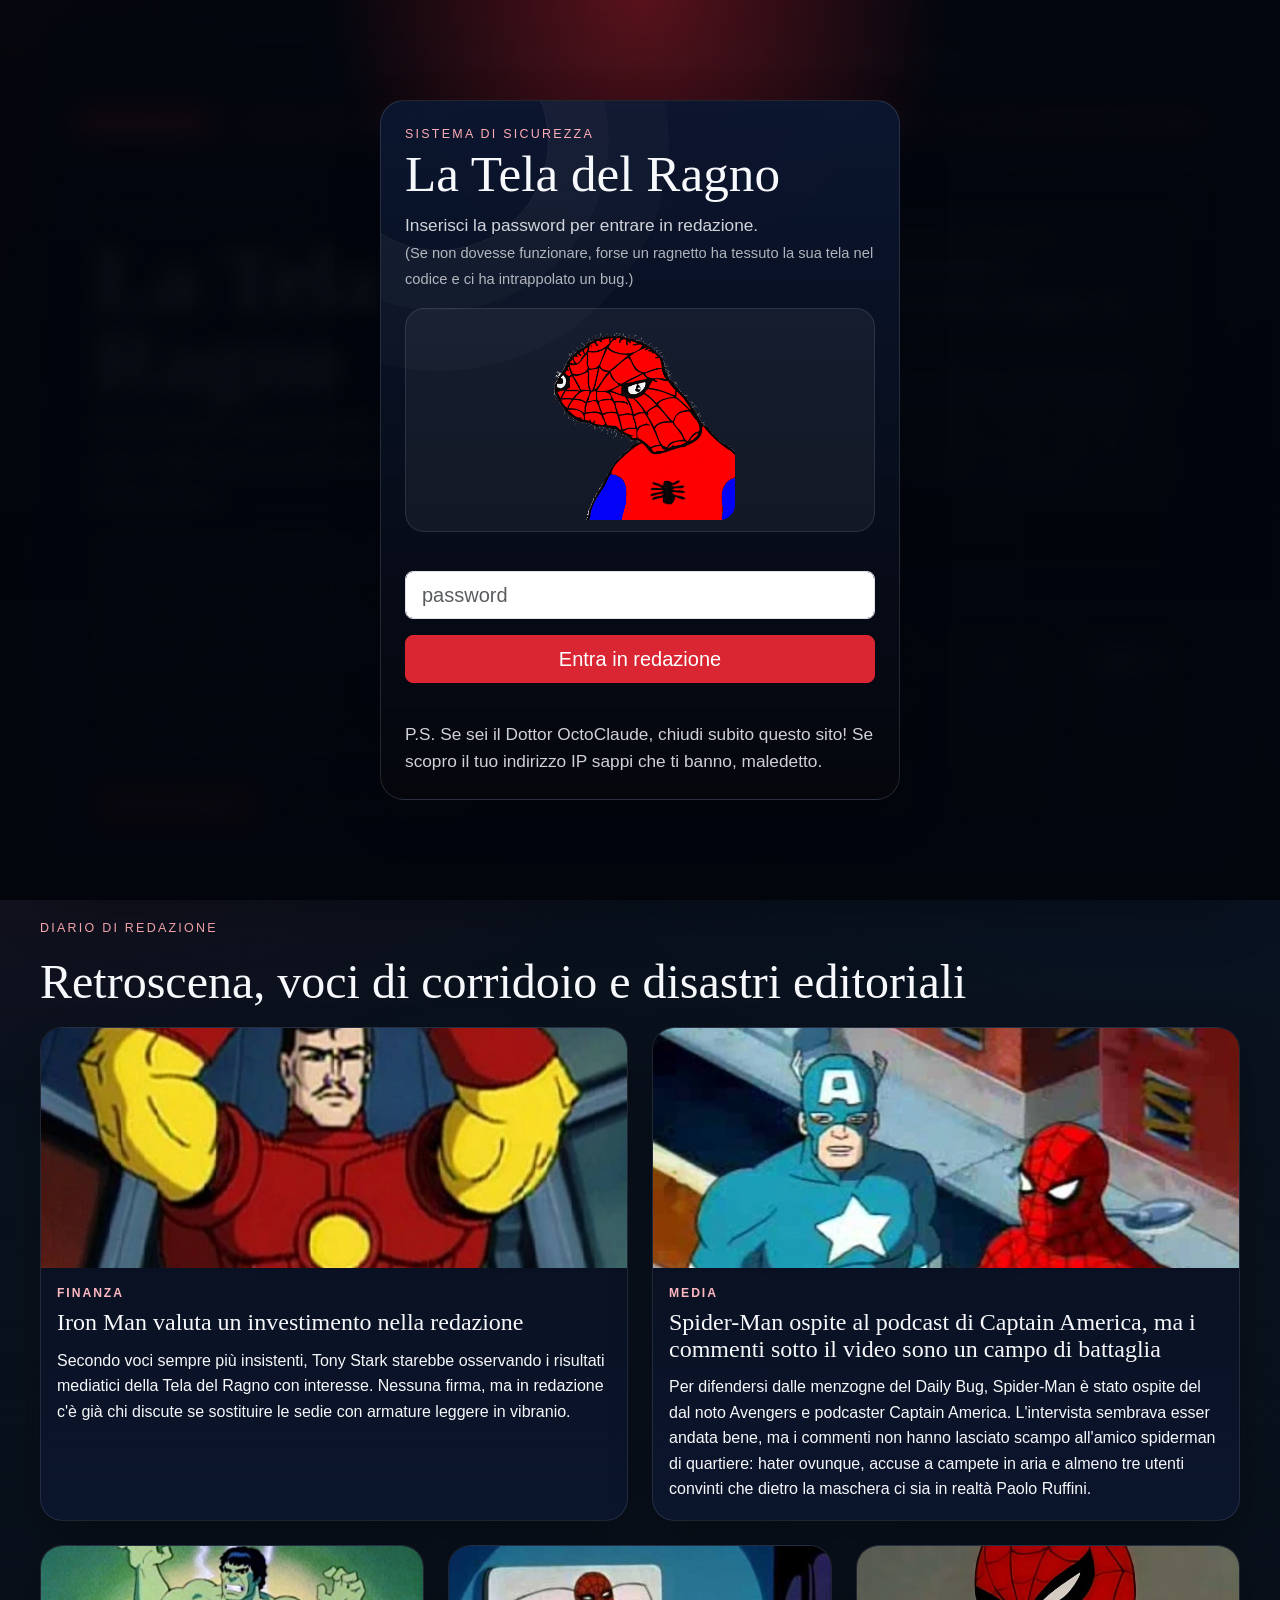
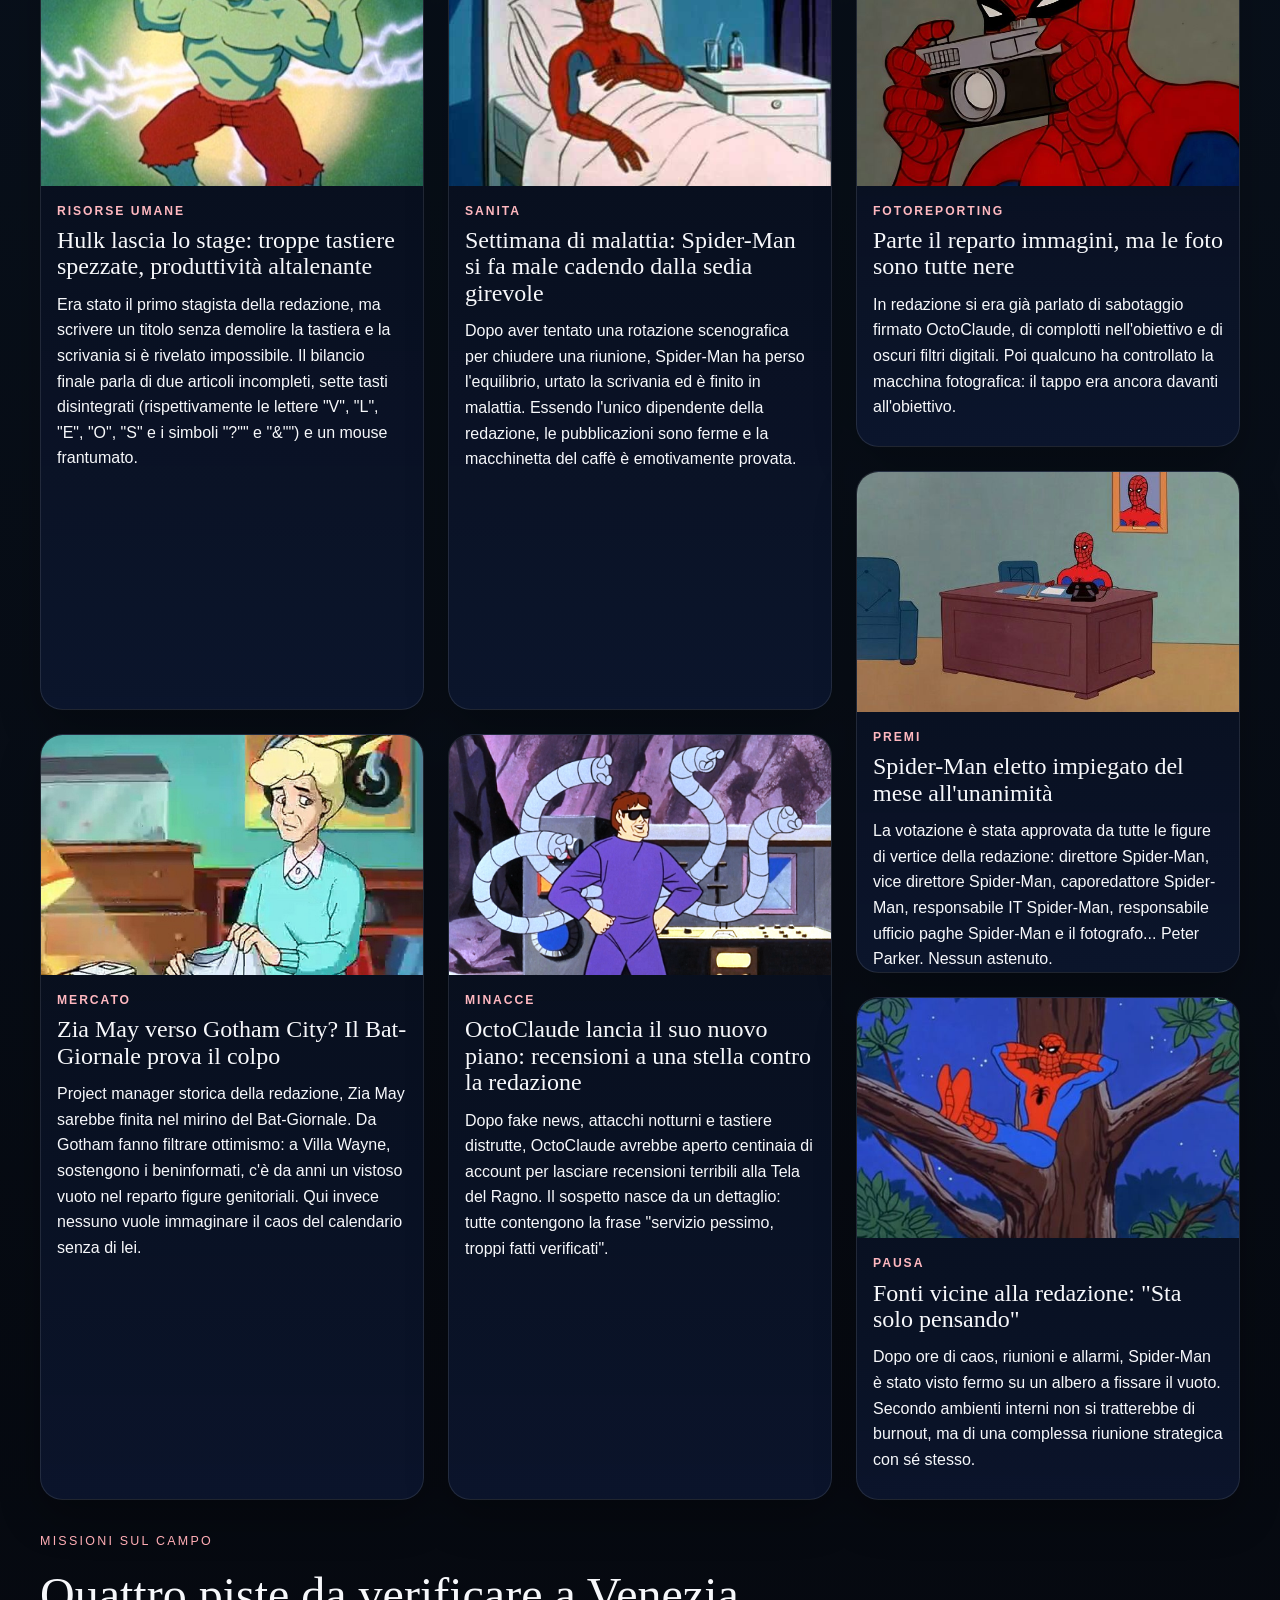
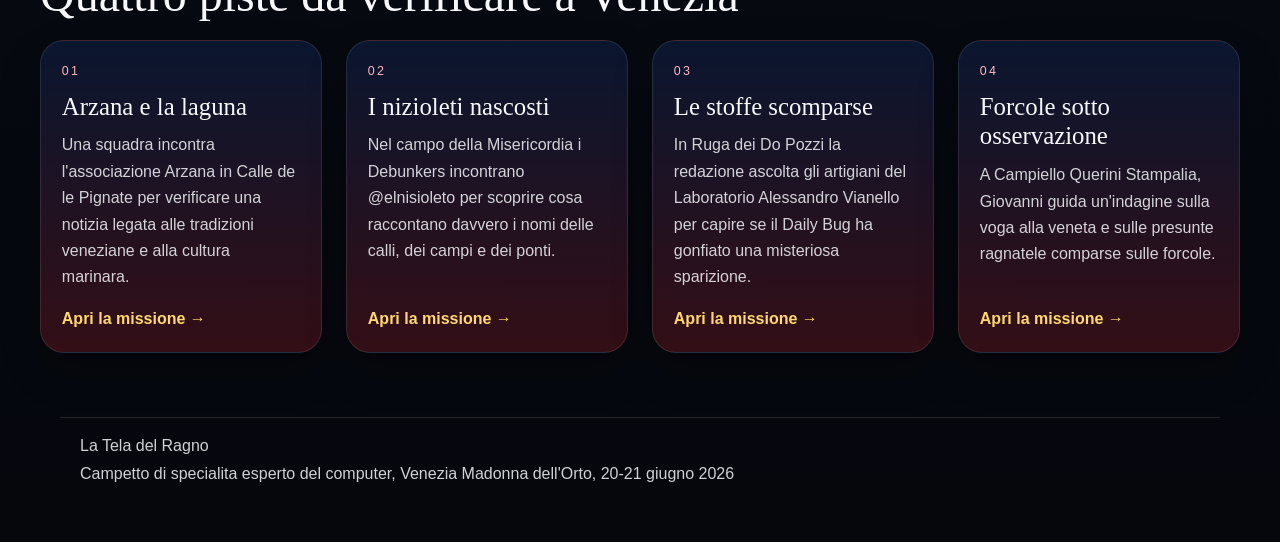
==== commit e0d6ed8e: "Capitoli fatti meglio" ====
--- a/index.html
+++ b/index.html
@@ -3,8 +3,8 @@
   <head>
     <meta charset="UTF-8" />
     <meta name="viewport" content="width=device-width, initial-scale=1.0" />
-    <meta name="description" content="Lorem ipsum dolor sit amet, consectetur adipiscing elit." />
-    <title>Lorem ipsum dolor sit amet</title>
+    <meta name="description" content="La Tela del Ragno è il sito dei Debunkers: Spider-Man chiama una nuova redazione per smascherare le fake news di Dottor OctoClaude." />
+    <title>La Tela del Ragno | Debunkers contro il Daily Bug</title>
     <link rel="preconnect" href="https://cdn.jsdelivr.net" />
     <link href="https://cdn.jsdelivr.net/npm/bootstrap@5.3.3/dist/css/bootstrap.min.css" rel="stylesheet" crossorigin="anonymous" />
     <link rel="stylesheet" href="style.css" />
@@ -21,11 +21,11 @@
       <div class="login-card shadow-lg">
         <div class="login-kicker">Sistema di sicurezza</div>
         <h1 id="loginTitle" class="login-title">La Tela del Ragno</h1>
-        <p class="login-text">Inserisci la passwrod per entrare in redazione. <br>  <span class="login-text-small">(Se non funziona potrebbe esserci un ragnetto in mezzo al codice che ha tessuto qualche ragnatela e ci è finito un BUG!)</span></p>
+        <p class="login-text">Inserisci la password per entrare in redazione. <br>  <span class="login-text-small">(Se non dovesse funzionare, forse un ragnetto ha tessuto la sua tela nel codice e ci ha intrappolato un bug.)</span></p>
         <figure class="login-featured-image">
           <img
             src="images/derp.png"
-            alt="Sample image"
+            alt="Spider-Man in una posa buffa"
             loading="eager"
           />
         </figure>
@@ -42,7 +42,7 @@
           <button class="btn btn-danger btn-lg w-100 mt-3" type="submit">Entra in redazione</button>
           <p id="loginMessage" class="login-message" aria-live="polite"></p>
         </form>
-        <p class="login-text mb-0">P.S. se sei il Doctor Octo Claude, chiudi subito questo sito| Se scopro il tuo indirizzo IP sappi che ti banno.</p>
+        <p class="login-text mb-0">P.S. Se sei il Dottor OctoClaude, chiudi subito questo sito! Se scopro il tuo indirizzo IP sappi che ti banno, maledetto.</p>
       </div>
     </section>
 
@@ -51,159 +51,186 @@
         <nav class="top-bar" aria-label="Informazioni redazione">
           <span class="top-bar-label">La tela del ragno</span>
           <span class="top-bar-separator">•</span>
-          <span>Il blog ufficiale di Spiderman</span>
+          <span>Il blog ufficiale di Spider-Man</span>
           <span class="top-bar-separator">•</span>
           <span>Patronato di Madonna dell'Orto, Venezia</span>
         </nav>
 
         <div class="breaking-news" aria-label="Ultima ora">
-          <div class="breaking-news-badge">breaking news</div>
-          <div class="breaking-news-track">
-            <span>voci su un possibile trasferimeto di zia may ad una altra redazione di batman</span>
-            <span>doctor octoclaude attacca la redazione di notte, pezzi di hardware sparsi per tutta venezia</span>
-            <span>la redazione sta salendo di quota, possibili investimenti da parte di iron man</span>
+          <div class="breaking-news-badge">Breaking News</div>
+          <div class="breaking-news-marquee">
+            <div class="breaking-news-track">
+              <span>Ultim'ora: Spider-Man mette in piedi una nuova redazione per fermare le fake news del Daily Bug</span>
+              <span>Caos nella notte: OctoClaude devasta i dispositivi della redazione e semina pezzi di hardware in tutta Venezia</span>
+              <span>Avvistato un piccione con una chiavetta USB nel becco: la redazione indaga, ma nessuno conferma</span>
+              <span aria-hidden="true">Ultim'ora: Spider-Man mette in piedi una nuova redazione per fermare le fake news del Daily Bug</span>
+              <span aria-hidden="true">Caos nella notte: OctoClaude devasta i dispositivi della redazione e semina pezzi di hardware in tutta Venezia</span>
+              <span aria-hidden="true">Avvistato un piccione con una chiavetta USB nel becco: la redazione indaga, ma nessuno conferma</span>
+            </div>
           </div>
         </div>
 
         <div class="hero-grid">
           <section class="hero-copy glass-panel">
-            <p class="hero-eyebrow">Lorem ipsum</p>
-            <h1 class="display-3 fw-bold hero-title">Lorem ipsum dolor sit amet</h1>
-            <p class="hero-subtitle">Lorem ipsum dolor sit amet, consectetur adipiscing elit</p>
+            <p class="hero-eyebrow">Redazione indipendente</p>
+            <h1 class="display-3 fw-bold hero-title">La Tela del Ragno</h1>
+            <p class="hero-subtitle">OctoClaude spara bufale a raffica, Spider-Man si apre una redazione e voi finite dentro il casino come Debunkers.</p>
             <p class="hero-description">
-              Lorem ipsum dolor sit amet, consectetur adipiscing elit, sed do eiusmod tempor incididunt ut labore et dolore magna aliqua. Ut enim ad minim veniam, quis nostrud exercitation ullamco laboris.
+              Dottor OctoClaude ha capito che per seminare il panico non servono più i suoi tentacoli: bastano un giornale, una prova gratuita a un sistema di intelligenza artificiale cambiando mail ogni mese e una quantità imbarazzante di notizie inventate male. Così il Daily Bug pubblica fesserie su Spider-Man a ogni ora, la popolazione ci crede e qualcuno probabilmente ha già aperto un sondaggio per capire se le ragnatele paghino l'IMU. 
+              <br>
+              Per rimettere insieme i pezzi nasce La Tela del Ragno: una redazione tanto eroica quanto improvvisata, ma molto più affidabile di certa concorrenza.
             </p>
             <div class="hero-actions">
-              <a class="btn btn-danger btn-lg" href="#indagini">Lorem ipsum</a>
-              <a class="btn btn-outline-light btn-lg" href="#introduzione">Lorem ipsum dolor sit amet</a>
+              <a class="btn btn-danger btn-lg" href="#indagini">Apri le indagini</a>
+              <a class="btn btn-outline-light btn-lg" href="#diario">Diario della redazione</a>
             </div>
           </section>
 
           <aside class="hero-side glass-panel">
             <div class="news-card-mini">
-              <div class="news-card-label">Lorem ipsum</div>
-              <h2>Lorem ipsum dolor sit amet</h2>
-              <p>Lorem ipsum dolor sit amet, consectetur adipiscing elit.</p>
+              <div class="news-card-label">Bollettino di redazione</div>
+              <h2>La situazione è leggermente sfuggita di mano</h2>
+              <p>Il Daily Bug si diffonde, OctoClaude trama nell'agolo della sua cameretta, Spider-Man rincorre le smentite e la città ormai crede a tutto. Non può farcela da solo. Serve una squadra. Debunkers... assembled!</p>
             </div>
             <div class="stat-grid" aria-label="Valori del progetto">
               <div class="stat-box">
-                <span>01</span>
-                <small>Lorem ipsum</small>
+                <span>4</span>
+                <small>missioni sul campo</small>
               </div>
               <div class="stat-box">
-                <span>02</span>
-                <small>Lorem ipsum</small>
+                <span>1</span>
+                <small>redazione da difendere</small>
               </div>
               <div class="stat-box">
-                <span>03</span>
-                <small>Lorem ipsum</small>
+                <span>100%</span>
+                <small>fonti da verificare</small>
               </div>
             </div>
           </aside>
         </div>
       </header>
 
-      <section id="introduzione" class="section-block">
+      <section id="diario" class="section-block front-page-block">
         <div class="section-heading">
-          <p class="section-kicker">Lorem ipsum</p>
-          <h2>Lorem ipsum dolor sit amet</h2>
-        </div>
-        <div class="row g-4 align-items-stretch">
-          <div class="col-lg-7">
-            <article class="paper-panel h-100">
-              <p>
-                <strong>Lorem ipsum</strong> dolor sit amet, consectetur adipiscing elit, sed do eiusmod tempor incididunt ut labore et dolore magna aliqua.
-              </p>
-              <p class="mb-0">
-                Lorem ipsum dolor sit amet, consectetur adipiscing elit, sed do eiusmod tempor incididunt ut labore et dolore magna aliqua.
-              </p>
-            </article>
-          </div>
-          <div class="col-lg-5">
-            <article class="paper-panel h-100 paper-panel-dark">
-              <h3 class="h4">Lorem ipsum</h3>
-              <ul class="check-list">
-                <li>Lorem ipsum dolor sit amet</li>
-                <li>Consectetur adipiscing elit</li>
-                <li>Sed do eiusmod tempor incididunt</li>
-                <li>Ut labore et dolore magna aliqua</li>
-              </ul>
-            </article>
-          </div>
-        </div>
-      </section>
-
-      <section class="section-block front-page-block">
-        <div class="section-heading">
-          <p class="section-kicker">Lorem ipsum</p>
-          <h2>Lorem ipsum dolor sit amet</h2>
+          <p class="section-kicker">Diario di redazione</p>
+          <h2>Retroscena, voci di corridoio e disastri editoriali</h2>
         </div>
         <div class="row g-4 front-page-grid">
-          <div class="col-lg-8">
-            <article class="front-page-card front-page-card-large h-100">
-              <img
-                src="https://placehold.co/1200x800?text=Sample+Image"
-                alt="Sample image"
-                loading="lazy"
-              />
-              <div class="front-page-copy">
-                <p class="front-page-kicker">Lorem ipsum</p>
-                <h3>Lorem ipsum dolor sit amet</h3>
-                <p>Lorem ipsum dolor sit amet, consectetur adipiscing elit, sed do eiusmod tempor incididunt ut labore et dolore magna aliqua.</p>
+          <div class="col-lg-6">
+            <article class="front-page-card h-100">
+              <img
+                src="images/iron_man.webp"
+                alt="Iron Man"
+                loading="lazy"
+              />
+              <div class="front-page-copy">
+                <p class="front-page-kicker">Finanza</p>
+                <h3>Iron Man valuta un investimento nella redazione</h3>
+                <p>Secondo voci sempre più insistenti, Tony Stark starebbe osservando i risultati mediatici della Tela del Ragno con interesse. Nessuna firma, ma in redazione c'è già chi discute se sostituire le sedie con armature leggere in vibranio.</p>
+              </div>
+            </article>
+          </div>
+          <div class="col-lg-6">
+            <article class="front-page-card h-100">
+              <img
+                src="images/captain america.webp"
+                alt="Captain America"
+                loading="lazy"
+              />
+              <div class="front-page-copy">
+                <p class="front-page-kicker">Media</p>
+                <h3>Spider-Man ospite al podcast di Captain America, ma i commenti sotto il video sono un campo di battaglia</h3>
+                <p>Per difendersi dalle menzogne del Daily Bug, Spider-Man è stato ospite del dal noto Avengers e podcaster Captain America. L'intervista sembrava esser andata bene, ma i commenti non hanno lasciato scampo all'amico spiderman di quartiere: hater ovunque, accuse a campete in aria e almeno tre utenti convinti che dietro la maschera ci sia in realtà Paolo Ruffini.</p>
               </div>
             </article>
           </div>
           <div class="col-lg-4 d-flex flex-column gap-4">
             <article class="front-page-card h-100">
               <img
-                src="https://placehold.co/1200x800?text=Sample+Image"
-                alt="Sample image"
-                loading="lazy"
-              />
-              <div class="front-page-copy">
-                <p class="front-page-kicker">Lorem ipsum</p>
-                <h3>Lorem ipsum dolor sit amet</h3>
-                <p>Lorem ipsum dolor sit amet, consectetur adipiscing elit, sed do eiusmod tempor incididunt ut labore et dolore magna aliqua.</p>
-              </div>
-            </article>
-            <article class="front-page-card h-100">
-              <img
-                src="https://placehold.co/1200x800?text=Sample+Image"
-                alt="Sample image"
-                loading="lazy"
-              />
-              <div class="front-page-copy">
-                <p class="front-page-kicker">Lorem ipsum</p>
-                <h3>Lorem ipsum dolor sit amet</h3>
-                <p>Lorem ipsum dolor sit amet, consectetur adipiscing elit, sed do eiusmod tempor incididunt ut labore et dolore magna aliqua.</p>
-              </div>
-            </article>
-          </div>
-          <div class="col-lg-6">
-            <article class="front-page-card h-100">
-              <img
-                src="https://placehold.co/1200x800?text=Sample+Image"
-                alt="Sample image"
-                loading="lazy"
-              />
-              <div class="front-page-copy">
-                <p class="front-page-kicker">Lorem ipsum</p>
-                <h3>Lorem ipsum dolor sit amet</h3>
-                <p>Lorem ipsum dolor sit amet, consectetur adipiscing elit, sed do eiusmod tempor incididunt ut labore et dolore magna aliqua.</p>
-              </div>
-            </article>
-          </div>
-          <div class="col-lg-6">
-            <article class="front-page-card h-100">
-              <img
-                src="https://placehold.co/1200x800?text=Sample+Image"
-                alt="Sample image"
-                loading="lazy"
-              />
-              <div class="front-page-copy">
-                <p class="front-page-kicker">Lorem ipsum</p>
-                <h3>Lorem ipsum dolor sit amet</h3>
-                <p>Lorem ipsum dolor sit amet, consectetur adipiscing elit, sed do eiusmod tempor incididunt ut labore et dolore magna aliqua.</p>
+                src="images/hulk.jpg"
+                alt="Hulk"
+                loading="lazy"
+              />
+              <div class="front-page-copy">
+                <p class="front-page-kicker">Risorse umane</p>
+                <h3>Hulk lascia lo stage: troppe tastiere spezzate, produttività altalenante</h3>
+                <p>Era stato il primo stagista della redazione, ma scrivere un titolo senza demolire la tastiera e la scrivania si è rivelato impossibile. Il bilancio finale parla di due articoli incompleti, sette tasti disintegrati (rispettivamente le lettere "V", "L", "E", "O", "S" e i simboli "?"" e "&"") e un mouse frantumato.</p>
+              </div>
+            </article>
+            <article class="front-page-card h-100">
+              <img
+                src="images/ziamay.jpg"
+                alt="Zia May"
+                loading="lazy"
+              />
+              <div class="front-page-copy">
+                <p class="front-page-kicker">Mercato</p>
+                <h3>Zia May verso Gotham City? Il Bat-Giornale prova il colpo</h3>
+                <p>Project manager storica della redazione, Zia May sarebbe finita nel mirino del Bat-Giornale. Da Gotham fanno filtrare ottimismo: a Villa Wayne, sostengono i beninformati, c'è da anni un vistoso vuoto nel reparto figure genitoriali. Qui invece nessuno vuole immaginare il caos del calendario senza di lei.</p>
+              </div>
+            </article>
+          </div>
+          <div class="col-lg-4 d-flex flex-column gap-4">
+            <article class="front-page-card h-100">
+              <img
+                src="images/ketto.jpg"
+                alt="Spider-Man a letto"
+                loading="lazy"
+              />
+              <div class="front-page-copy">
+                <p class="front-page-kicker">Sanita</p>
+                <h3>Settimana di malattia: Spider-Man si fa male cadendo dalla sedia girevole</h3>
+                <p>Dopo aver tentato una rotazione scenografica per chiudere una riunione, Spider-Man ha perso l'equilibrio, urtato la scrivania ed è finito in malattia. Essendo l'unico dipendente della redazione, le pubblicazioni sono ferme e la macchinetta del caffè è emotivamente provata.</p>
+              </div>
+            </article>
+            <article class="front-page-card h-100">
+              <img
+                src="images/octopus.bmp"
+                alt="Dottor OctoClaude"
+                loading="lazy"
+              />
+              <div class="front-page-copy">
+                <p class="front-page-kicker">Minacce</p>
+                <h3>OctoClaude lancia il suo nuovo piano: recensioni a una stella contro la redazione</h3>
+                <p>Dopo fake news, attacchi notturni e tastiere distrutte, OctoClaude avrebbe aperto centinaia di account per lasciare recensioni terribili alla Tela del Ragno. Il sospetto nasce da un dettaglio: tutte contengono la frase "servizio pessimo, troppi fatti verificati".</p>
+              </div>
+            </article>
+          </div>
+          <div class="col-lg-4 d-flex flex-column gap-4">
+            <article class="front-page-card h-100">
+              <img
+                src="images/macchina_fotografica.jpg"
+                alt="Spider-Man con una macchina fotografica"
+                loading="lazy"
+              />
+              <div class="front-page-copy">
+                <p class="front-page-kicker">Fotoreporting</p>
+                <h3>Parte il reparto immagini, ma le foto sono tutte nere</h3>
+                <p>In redazione si era già parlato di sabotaggio firmato OctoClaude, di complotti nell'obiettivo e di oscuri filtri digitali. Poi qualcuno ha controllato la macchina fotografica: il tappo era ancora davanti all'obiettivo.</p>
+              </div>
+            </article>
+            <article class="front-page-card h-100">
+              <img
+                src="images/impiegato_del_mese.jpg"
+                alt="Spider-Man seduto alla scrivania della redazione"
+                loading="lazy"
+              />
+              <div class="front-page-copy">
+                <p class="front-page-kicker">Premi</p>
+                <h3>Spider-Man eletto impiegato del mese all'unanimità</h3>
+                <p>La votazione è stata approvata da tutte le figure di vertice della redazione: direttore Spider-Man, vice direttore Spider-Man, caporedattore Spider-Man, responsabile IT Spider-Man, responsabile ufficio paghe Spider-Man e il fotografo... Peter Parker. Nessun astenuto.</p>
+              </div>
+            </article>
+            <article class="front-page-card h-100">
+              <img
+                src="images/albero.jpg"
+                alt="Spider-Man rilassato su un albero"
+                loading="lazy"
+              />
+              <div class="front-page-copy">
+                <p class="front-page-kicker">Pausa</p>
+                <h3>Fonti vicine alla redazione: "Sta solo pensando"</h3>
+                <p>Dopo ore di caos, riunioni e allarmi, Spider-Man è stato visto fermo su un albero a fissare il vuoto. Secondo ambienti interni non si tratterebbe di burnout, ma di una complessa riunione strategica con sé stesso.</p>
               </div>
             </article>
           </div>
@@ -212,40 +239,40 @@
 
       <section id="indagini" class="section-block investigations-block">
         <div class="section-heading">
-          <p class="section-kicker">Lorem ipsum</p>
-          <h2>Lorem ipsum dolor sit amet</h2>
+          <p class="section-kicker">Missioni sul campo</p>
+          <h2>Quattro piste da verificare a Venezia</h2>
         </div>
         <div class="row g-4">
           <div class="col-md-6 col-xl-3">
-            <a class="investigation-card" href="site1/index.html" aria-label="Lorem ipsum dolor sit amet">
+            <a class="investigation-card" href="site1/index.html" aria-label="Indagine su Arzana e le tradizioni della laguna">
               <div class="investigation-number">01</div>
-              <h3>Lorem ipsum dolor sit amet</h3>
-              <p>Lorem ipsum dolor sit amet, consectetur adipiscing elit.</p>
-              <span class="card-link-text">Lorem ipsum →</span>
-            </a>
-          </div>
-          <div class="col-md-6 col-xl-3">
-            <a class="investigation-card" href="site2/index.html" aria-label="Lorem ipsum dolor sit amet">
+              <h3>Arzana e la laguna</h3>
+              <p>Una squadra incontra l'associazione Arzana in Calle de le Pignate per verificare una notizia legata alle tradizioni veneziane e alla cultura marinara.</p>
+              <span class="card-link-text">Apri la missione →</span>
+            </a>
+          </div>
+          <div class="col-md-6 col-xl-3">
+            <a class="investigation-card" href="site2/index.html" aria-label="Indagine con il progetto El Nisioleto">
               <div class="investigation-number">02</div>
-              <h3>Lorem ipsum dolor sit amet</h3>
-              <p>Lorem ipsum dolor sit amet, consectetur adipiscing elit.</p>
-              <span class="card-link-text">Lorem ipsum →</span>
-            </a>
-          </div>
-          <div class="col-md-6 col-xl-3">
-            <a class="investigation-card" href="site3/index.html" aria-label="Lorem ipsum dolor sit amet">
+              <h3>I nizioleti nascosti</h3>
+              <p>Nel campo della Misericordia i Debunkers incontrano @elnisioleto per scoprire cosa raccontano davvero i nomi delle calli, dei campi e dei ponti.</p>
+              <span class="card-link-text">Apri la missione →</span>
+            </a>
+          </div>
+          <div class="col-md-6 col-xl-3">
+            <a class="investigation-card" href="site3/index.html" aria-label="Indagine sul Laboratorio Alessandro Vianello">
               <div class="investigation-number">03</div>
-              <h3>Lorem ipsum dolor sit amet</h3>
-              <p>Lorem ipsum dolor sit amet, consectetur adipiscing elit.</p>
-              <span class="card-link-text">Lorem ipsum →</span>
-            </a>
-          </div>
-          <div class="col-md-6 col-xl-3">
-            <a class="investigation-card" href="site4/index.html" aria-label="Lorem ipsum dolor sit amet">
+              <h3>Le stoffe scomparse</h3>
+              <p>In Ruga dei Do Pozzi la redazione ascolta gli artigiani del Laboratorio Alessandro Vianello per capire se il Daily Bug ha gonfiato una misteriosa sparizione.</p>
+              <span class="card-link-text">Apri la missione →</span>
+            </a>
+          </div>
+          <div class="col-md-6 col-xl-3">
+            <a class="investigation-card" href="site4/index.html" aria-label="Indagine sulla voga alla veneta con Giovanni">
               <div class="investigation-number">04</div>
-              <h3>Lorem ipsum dolor sit amet</h3>
-              <p>Lorem ipsum dolor sit amet, consectetur adipiscing elit.</p>
-              <span class="card-link-text">Lorem ipsum →</span>
+              <h3>Forcole sotto osservazione</h3>
+              <p>A Campiello Querini Stampalia, Giovanni guida un'indagine sulla voga alla veneta e sulle presunte ragnatele comparse sulle forcole.</p>
+              <span class="card-link-text">Apri la missione →</span>
             </a>
           </div>
         </div>
@@ -254,8 +281,8 @@
 
     <footer class="site-footer">
       <div class="footer-inner">
-        <p class="mb-1">Lorem ipsum dolor sit amet</p>
-        <p class="mb-0">Lorem ipsum dolor sit amet, consectetur adipiscing elit.</p>
+        <p class="mb-1">La Tela del Ragno</p>
+        <p class="mb-0">Campetto di specialita esperto del computer, Venezia Madonna dell'Orto, 20-21 giugno 2026</p>
       </div>
     </footer>
 
--- a/style.css
+++ b/style.css
@@ -243,6 +243,8 @@
 }
 
 .breaking-news-badge {
+  position: relative;
+  z-index: 2;
   flex: 0 0 auto;
   padding: 0.45rem 0.8rem;
   border-radius: 999px;
@@ -253,11 +255,19 @@
   font-size: 0.78rem;
 }
 
+.breaking-news-marquee {
+  position: relative;
+  flex: 1 1 auto;
+  min-width: 0;
+  overflow: hidden;
+}
+
 .breaking-news-track {
-  display: flex;
+  display: inline-flex;
   gap: 2rem;
+  width: max-content;
   white-space: nowrap;
-  animation: ticker 18s linear infinite;
+  animation: ticker 24s linear infinite;
   color: rgba(255, 255, 255, 0.9);
 }
 
@@ -441,6 +451,13 @@
   background:
     linear-gradient(180deg, rgba(244, 239, 230, 0.96), rgba(235, 228, 214, 0.94));
   box-shadow: 0 15px 40px rgba(0, 0, 0, 0.18);
+}
+
+.paper-panel p,
+.paper-panel li,
+.paper-panel strong,
+.paper-panel h3 {
+  color: var(--ink);
 }
 
 .paper-panel-dark {
@@ -639,6 +656,10 @@
     border-radius: 1rem;
   }
 
+  .breaking-news-marquee {
+    width: 100%;
+  }
+
   .breaking-news-track {
     white-space: normal;
     animation: none;
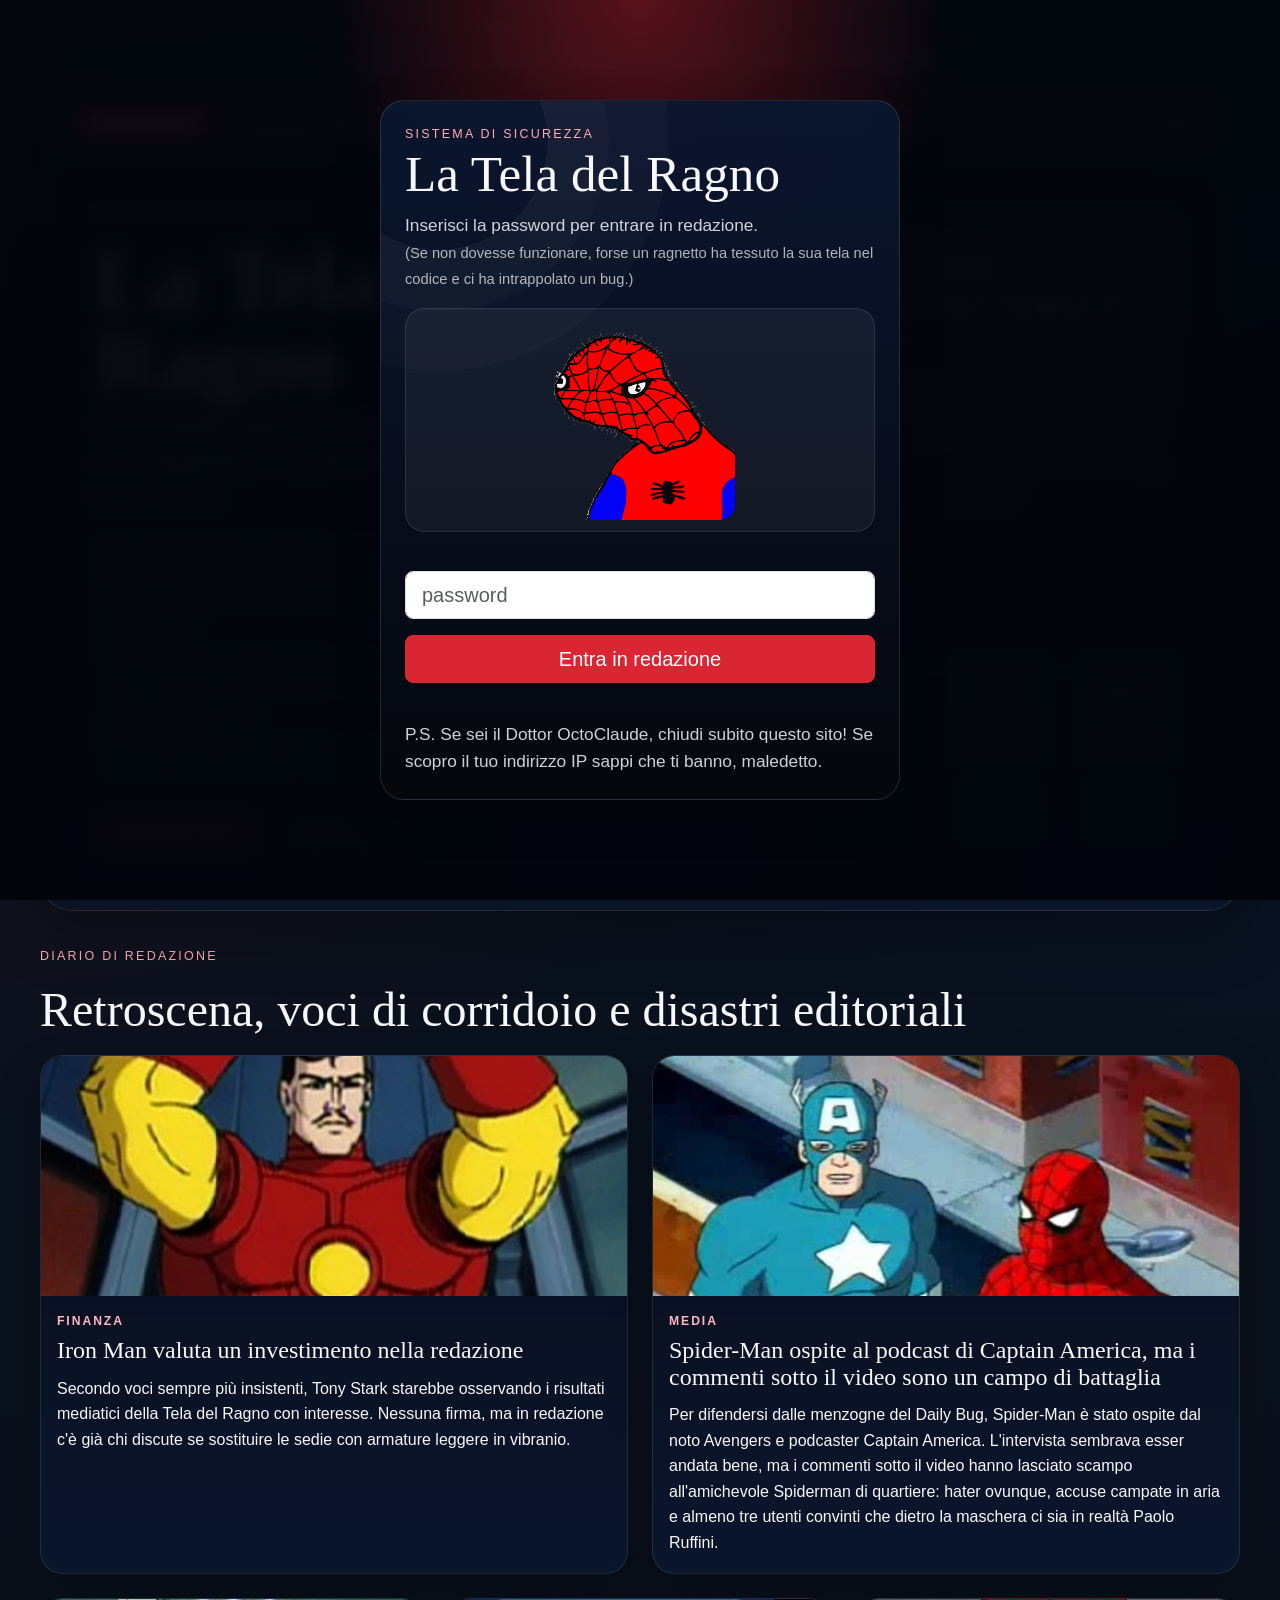
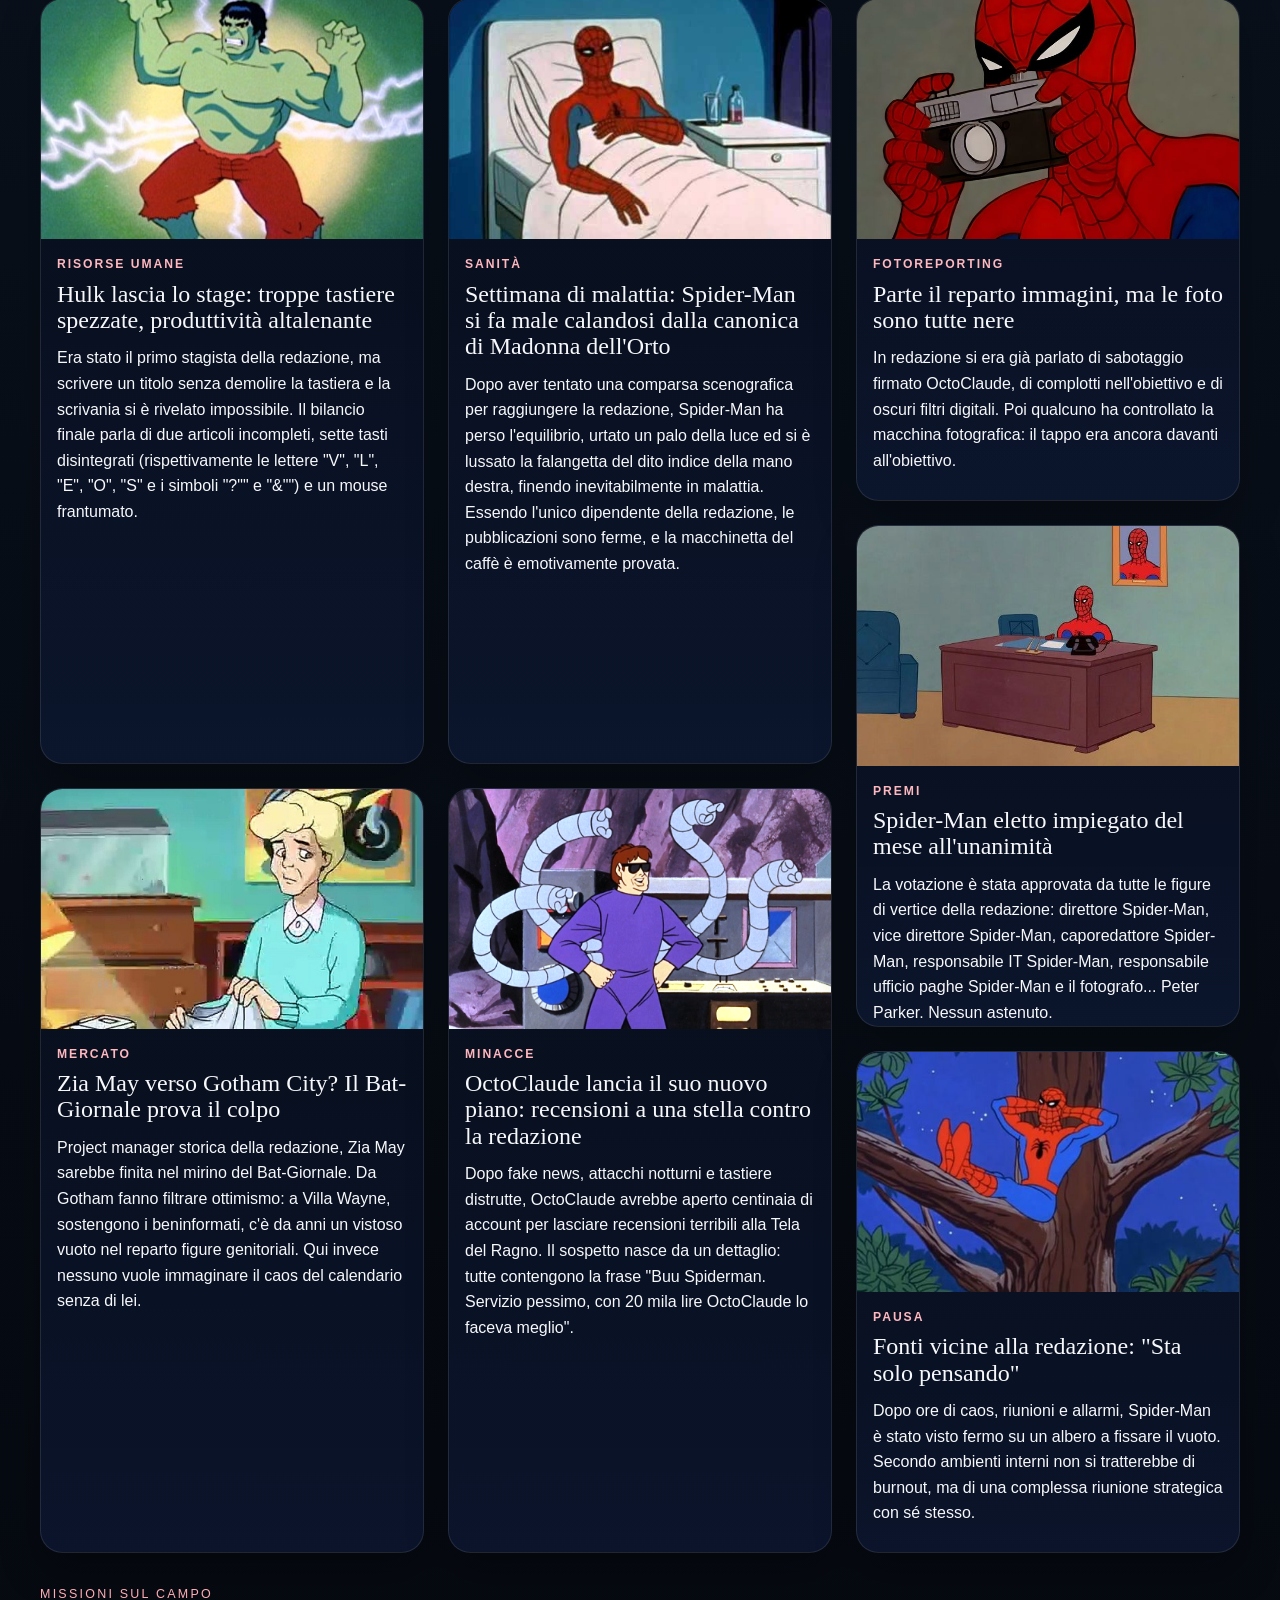
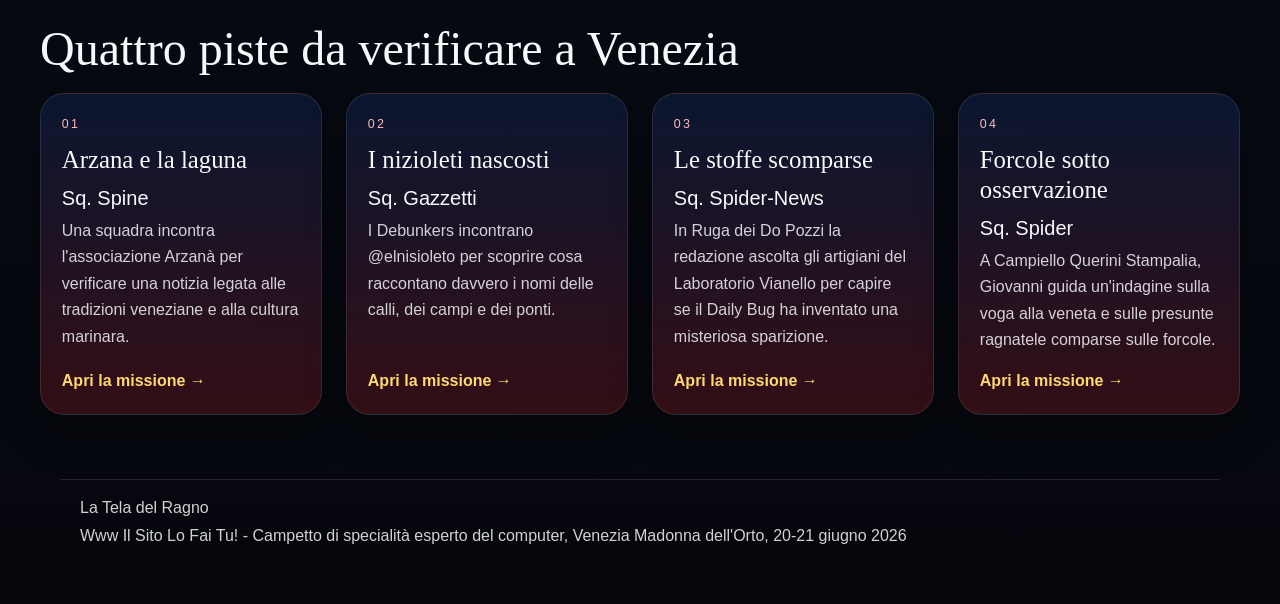
==== commit 7480437c: "finale" ====
--- a/index.html
+++ b/index.html
@@ -76,7 +76,9 @@
             <h1 class="display-3 fw-bold hero-title">La Tela del Ragno</h1>
             <p class="hero-subtitle">OctoClaude spara bufale a raffica, Spider-Man si apre una redazione e voi finite dentro il casino come Debunkers.</p>
             <p class="hero-description">
-              Dottor OctoClaude ha capito che per seminare il panico non servono più i suoi tentacoli: bastano un giornale, una prova gratuita a un sistema di intelligenza artificiale cambiando mail ogni mese e una quantità imbarazzante di notizie inventate male. Così il Daily Bug pubblica fesserie su Spider-Man a ogni ora, la popolazione ci crede e qualcuno probabilmente ha già aperto un sondaggio per capire se le ragnatele paghino l'IMU. 
+              Dottor OctoClaude ha capito che per seminare il panico non servono più i suoi tentacoli: bastano un giornale, una prova gratuita a un sistema di intelligenza artificiale cambiando mail ogni mese e una quantità imbarazzante di notizie inventate male.
+              <br>
+              Così il Daily Bug pubblica fesserie su Spider-Man a ogni ora, la popolazione ci crede e qualcuno probabilmente ha già aperto un sondaggio per capire se le ragnatele paghino l'IMU. 
               <br>
               Per rimettere insieme i pezzi nasce La Tela del Ragno: una redazione tanto eroica quanto improvvisata, ma molto più affidabile di certa concorrenza.
             </p>
@@ -90,7 +92,7 @@
             <div class="news-card-mini">
               <div class="news-card-label">Bollettino di redazione</div>
               <h2>La situazione è leggermente sfuggita di mano</h2>
-              <p>Il Daily Bug si diffonde, OctoClaude trama nell'agolo della sua cameretta, Spider-Man rincorre le smentite e la città ormai crede a tutto. Non può farcela da solo. Serve una squadra. Debunkers... assembled!</p>
+              <p>Il Daily Bug si diffonde, OctoClaude trama nell'agolo della sua cameretta, Spider-Man rincorre le smentite e la città ormai crede a tutto. Non può farcela da solo. Serve una squadra. <br> Debunkers... assembled!</p>
             </div>
             <div class="stat-grid" aria-label="Valori del progetto">
               <div class="stat-box">
@@ -140,7 +142,7 @@
               <div class="front-page-copy">
                 <p class="front-page-kicker">Media</p>
                 <h3>Spider-Man ospite al podcast di Captain America, ma i commenti sotto il video sono un campo di battaglia</h3>
-                <p>Per difendersi dalle menzogne del Daily Bug, Spider-Man è stato ospite del dal noto Avengers e podcaster Captain America. L'intervista sembrava esser andata bene, ma i commenti non hanno lasciato scampo all'amico spiderman di quartiere: hater ovunque, accuse a campete in aria e almeno tre utenti convinti che dietro la maschera ci sia in realtà Paolo Ruffini.</p>
+                <p>Per difendersi dalle menzogne del Daily Bug, Spider-Man è stato ospite dal noto Avengers e podcaster Captain America. L'intervista sembrava esser andata bene, ma i commenti sotto il video hanno lasciato scampo all'amichevole Spiderman di quartiere: hater ovunque, accuse campate in aria e almeno tre utenti convinti che dietro la maschera ci sia in realtà Paolo Ruffini.</p>
               </div>
             </article>
           </div>
@@ -178,9 +180,10 @@
                 loading="lazy"
               />
               <div class="front-page-copy">
-                <p class="front-page-kicker">Sanita</p>
-                <h3>Settimana di malattia: Spider-Man si fa male cadendo dalla sedia girevole</h3>
-                <p>Dopo aver tentato una rotazione scenografica per chiudere una riunione, Spider-Man ha perso l'equilibrio, urtato la scrivania ed è finito in malattia. Essendo l'unico dipendente della redazione, le pubblicazioni sono ferme e la macchinetta del caffè è emotivamente provata.</p>
+                <p class="front-page-kicker">Sanità
+                </p>
+                <h3>Settimana di malattia: Spider-Man si fa male calandosi dalla canonica di Madonna dell'Orto</h3>
+                <p>Dopo aver tentato una comparsa scenografica per raggiungere la redazione, Spider-Man ha perso l'equilibrio, urtato un palo della luce ed si è lussato la falangetta del dito indice della mano destra, finendo inevitabilmente in malattia. Essendo l'unico dipendente della redazione, le pubblicazioni sono ferme, e la macchinetta del caffè è emotivamente provata.</p>
               </div>
             </article>
             <article class="front-page-card h-100">
@@ -192,7 +195,7 @@
               <div class="front-page-copy">
                 <p class="front-page-kicker">Minacce</p>
                 <h3>OctoClaude lancia il suo nuovo piano: recensioni a una stella contro la redazione</h3>
-                <p>Dopo fake news, attacchi notturni e tastiere distrutte, OctoClaude avrebbe aperto centinaia di account per lasciare recensioni terribili alla Tela del Ragno. Il sospetto nasce da un dettaglio: tutte contengono la frase "servizio pessimo, troppi fatti verificati".</p>
+                <p>Dopo fake news, attacchi notturni e tastiere distrutte, OctoClaude avrebbe aperto centinaia di account per lasciare recensioni terribili alla Tela del Ragno. Il sospetto nasce da un dettaglio: tutte contengono la frase "Buu Spiderman. Servizio pessimo, con 20 mila lire OctoClaude lo faceva meglio".</p>
               </div>
             </article>
           </div>
@@ -247,7 +250,8 @@
             <a class="investigation-card" href="site1/index.html" aria-label="Indagine su Arzana e le tradizioni della laguna">
               <div class="investigation-number">01</div>
               <h3>Arzana e la laguna</h3>
-              <p>Una squadra incontra l'associazione Arzana in Calle de le Pignate per verificare una notizia legata alle tradizioni veneziane e alla cultura marinara.</p>
+              <h5>Sq. Spine</h5>
+              <p>Una squadra incontra l'associazione Arzanà per verificare una notizia legata alle tradizioni veneziane e alla cultura marinara.</p>
               <span class="card-link-text">Apri la missione →</span>
             </a>
           </div>
@@ -255,7 +259,8 @@
             <a class="investigation-card" href="site2/index.html" aria-label="Indagine con il progetto El Nisioleto">
               <div class="investigation-number">02</div>
               <h3>I nizioleti nascosti</h3>
-              <p>Nel campo della Misericordia i Debunkers incontrano @elnisioleto per scoprire cosa raccontano davvero i nomi delle calli, dei campi e dei ponti.</p>
+              <h5>Sq. Gazzetti</h5>
+              <p>I Debunkers incontrano @elnisioleto per scoprire cosa raccontano davvero i nomi delle calli, dei campi e dei ponti.</p>
               <span class="card-link-text">Apri la missione →</span>
             </a>
           </div>
@@ -263,7 +268,8 @@
             <a class="investigation-card" href="site3/index.html" aria-label="Indagine sul Laboratorio Alessandro Vianello">
               <div class="investigation-number">03</div>
               <h3>Le stoffe scomparse</h3>
-              <p>In Ruga dei Do Pozzi la redazione ascolta gli artigiani del Laboratorio Alessandro Vianello per capire se il Daily Bug ha gonfiato una misteriosa sparizione.</p>
+              <h5>Sq. Spider-News</h5>
+              <p>In Ruga dei Do Pozzi la redazione ascolta gli artigiani del Laboratorio Vianello per capire se il Daily Bug ha inventato una misteriosa sparizione.</p>
               <span class="card-link-text">Apri la missione →</span>
             </a>
           </div>
@@ -271,6 +277,7 @@
             <a class="investigation-card" href="site4/index.html" aria-label="Indagine sulla voga alla veneta con Giovanni">
               <div class="investigation-number">04</div>
               <h3>Forcole sotto osservazione</h3>
+              <h5>Sq. Spider</h5>
               <p>A Campiello Querini Stampalia, Giovanni guida un'indagine sulla voga alla veneta e sulle presunte ragnatele comparse sulle forcole.</p>
               <span class="card-link-text">Apri la missione →</span>
             </a>
@@ -282,7 +289,7 @@
     <footer class="site-footer">
       <div class="footer-inner">
         <p class="mb-1">La Tela del Ragno</p>
-        <p class="mb-0">Campetto di specialita esperto del computer, Venezia Madonna dell'Orto, 20-21 giugno 2026</p>
+        <p class="mb-0">Www Il Sito Lo Fai Tu! - Campetto di specialità esperto del computer, Venezia Madonna dell'Orto, 20-21 giugno 2026</p>
       </div>
     </footer>
 
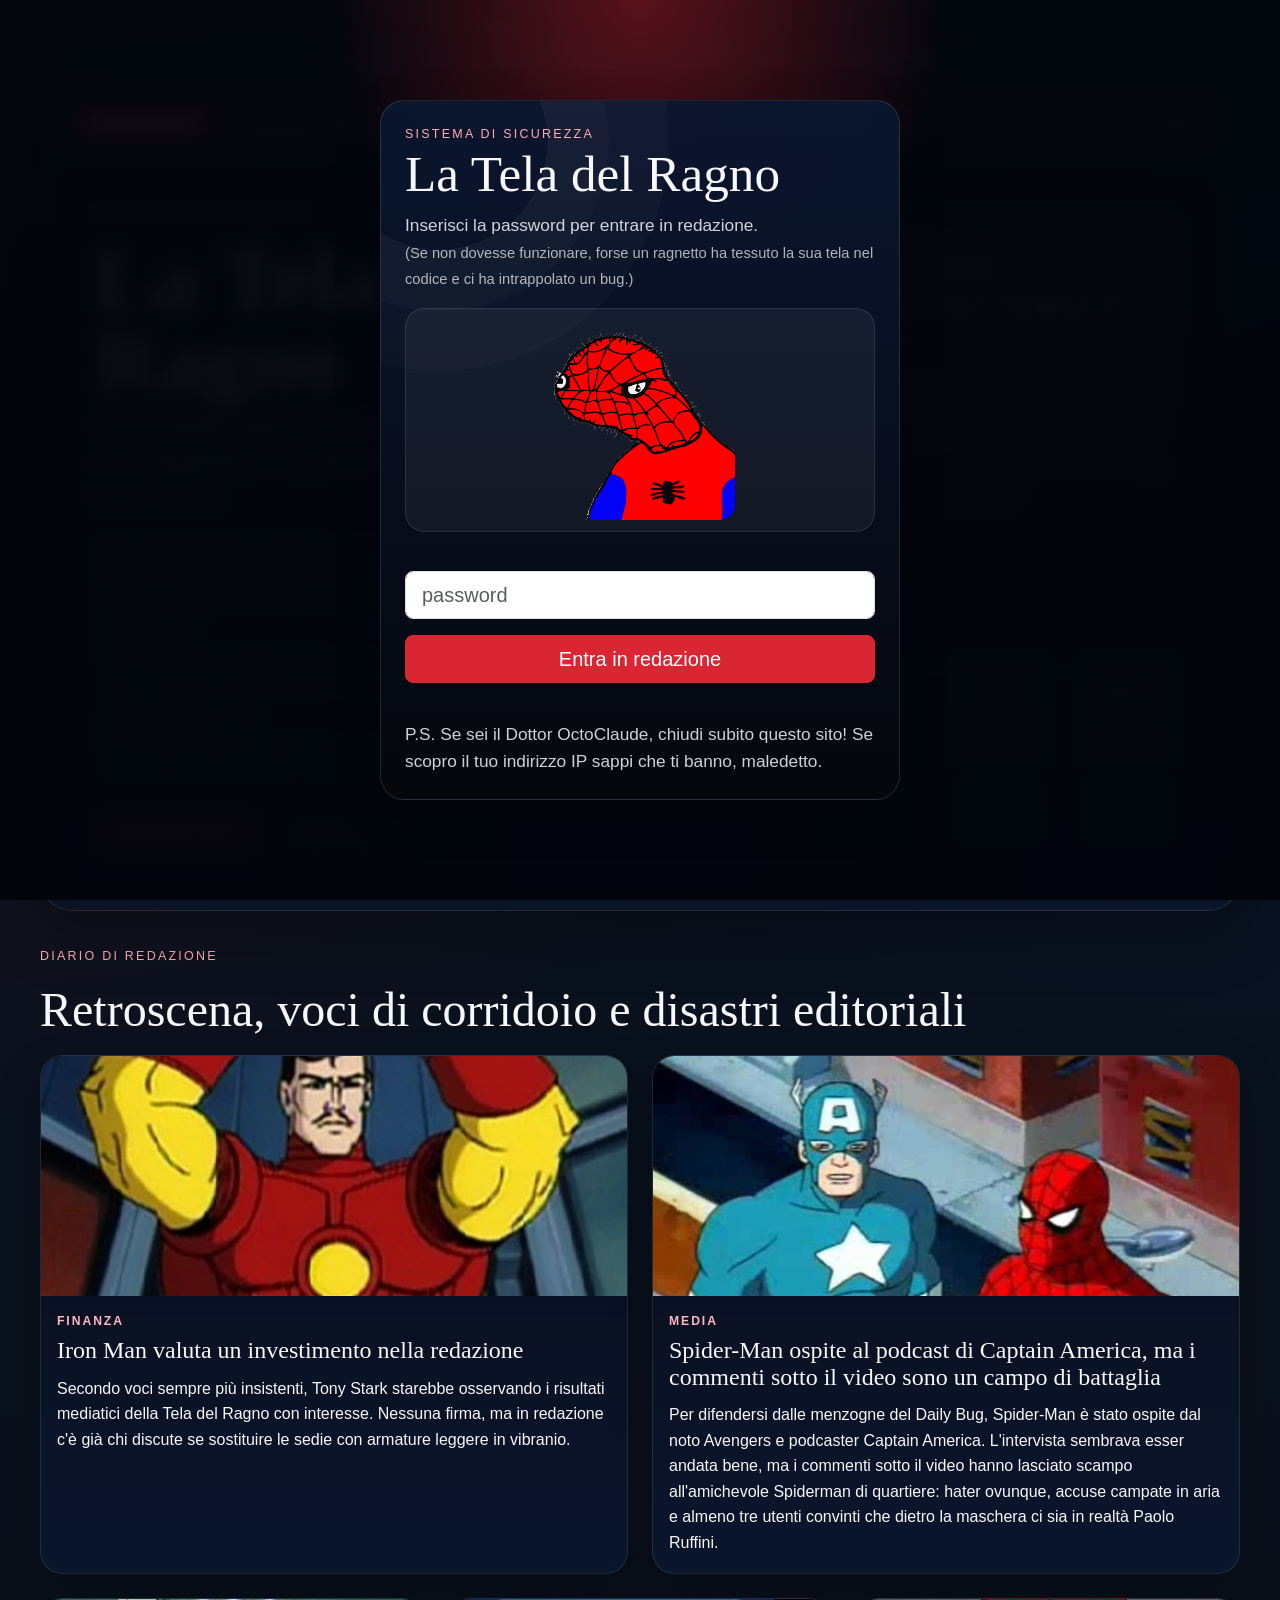
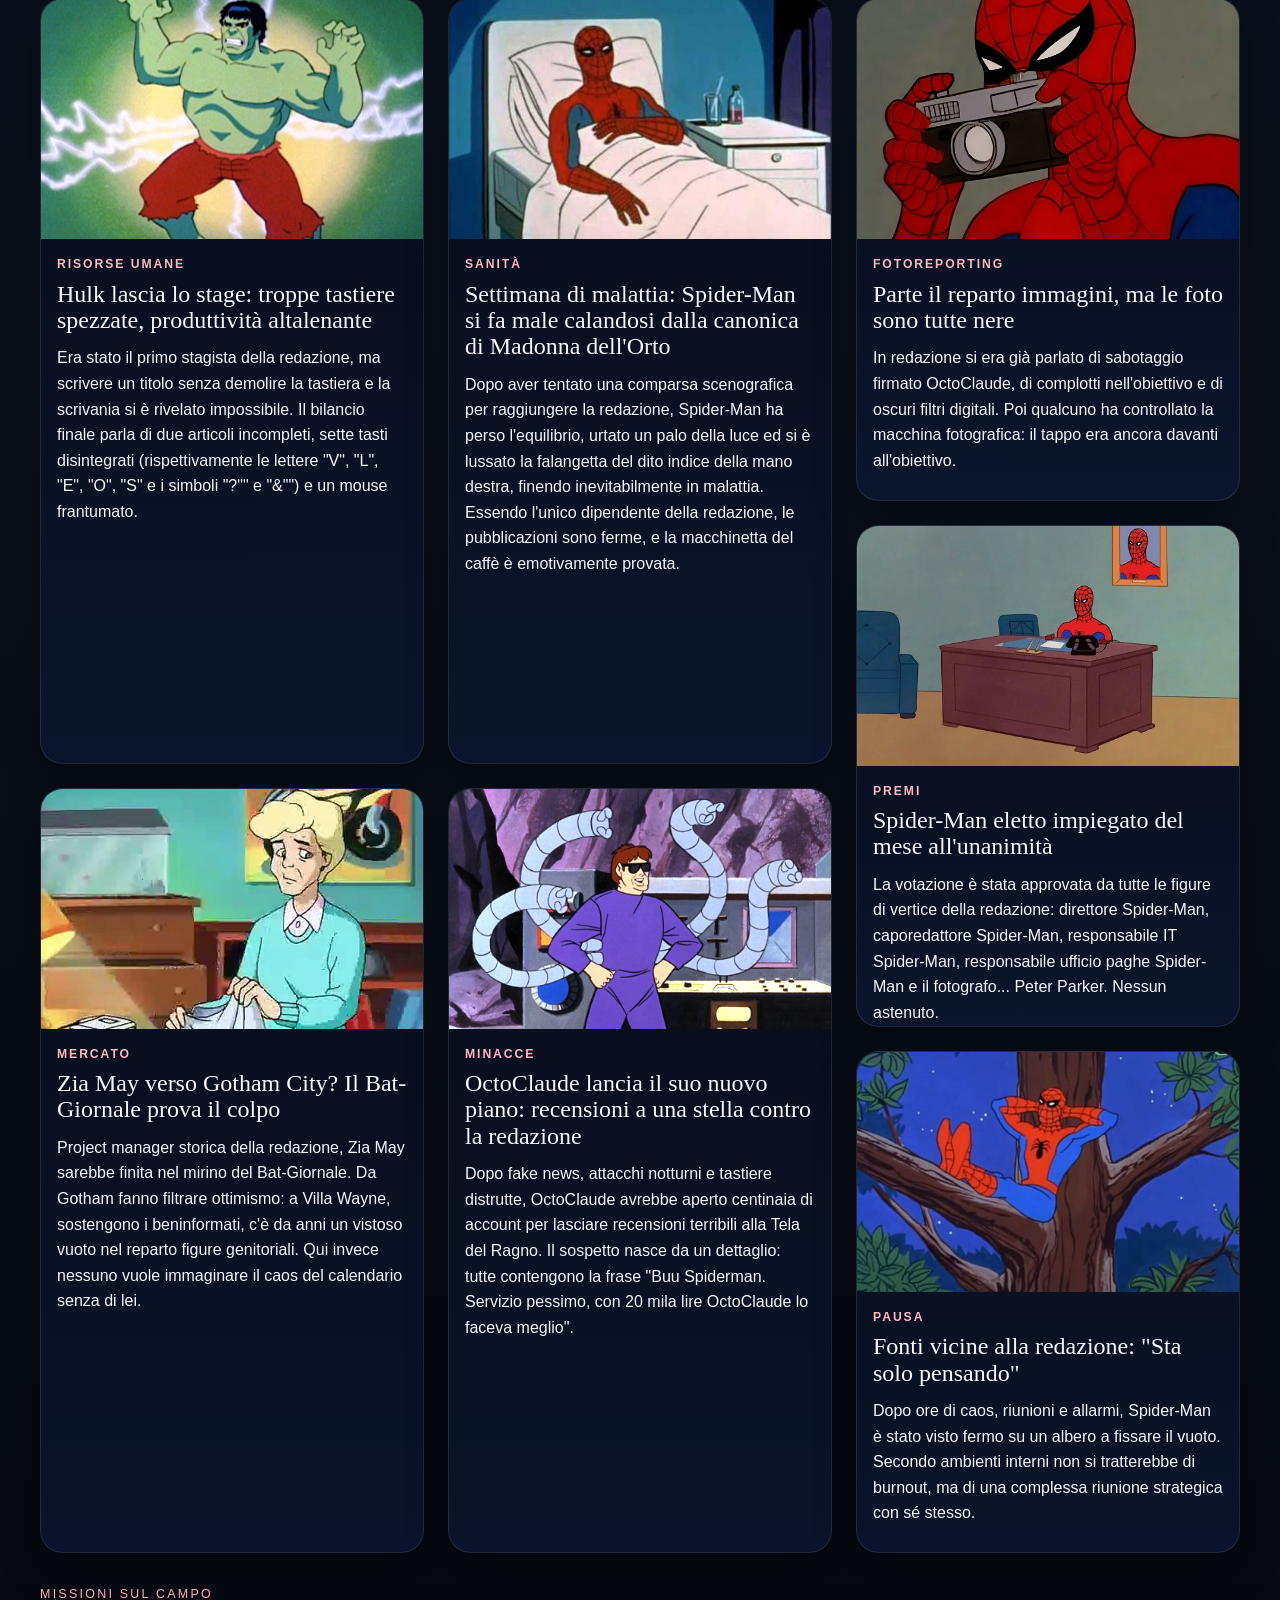
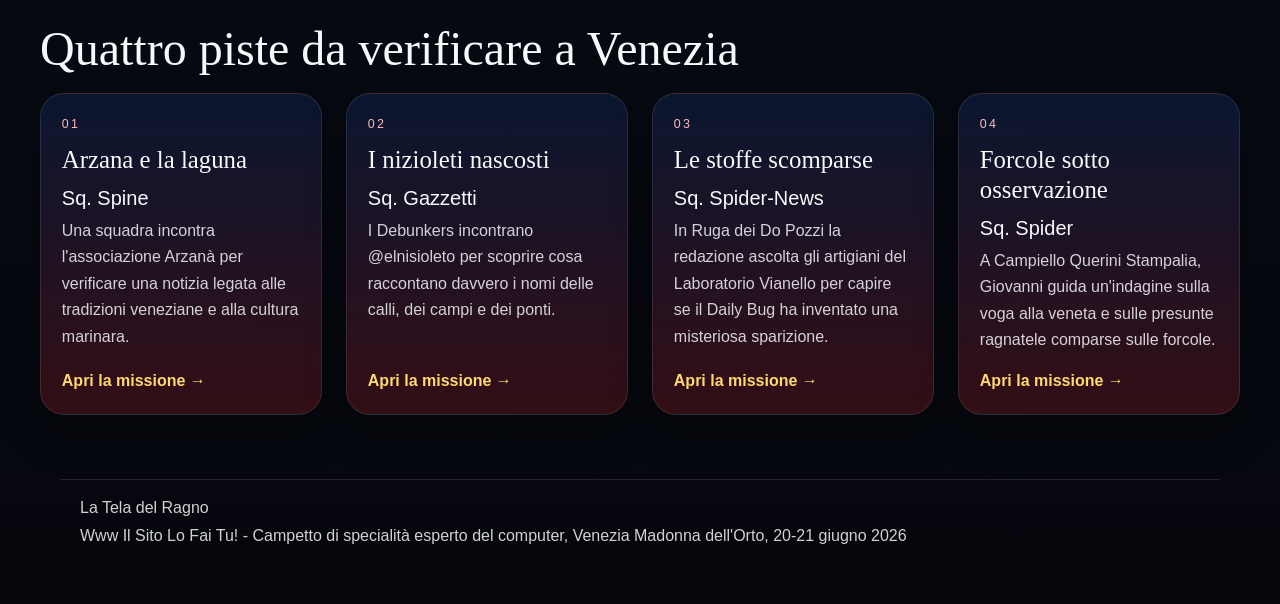
==== commit dc3159ed: "fix" ====
--- a/index.html
+++ b/index.html
@@ -221,7 +221,7 @@
               <div class="front-page-copy">
                 <p class="front-page-kicker">Premi</p>
                 <h3>Spider-Man eletto impiegato del mese all'unanimità</h3>
-                <p>La votazione è stata approvata da tutte le figure di vertice della redazione: direttore Spider-Man, vice direttore Spider-Man, caporedattore Spider-Man, responsabile IT Spider-Man, responsabile ufficio paghe Spider-Man e il fotografo... Peter Parker. Nessun astenuto.</p>
+                <p>La votazione è stata approvata da tutte le figure di vertice della redazione: direttore Spider-Man, caporedattore Spider-Man, responsabile IT Spider-Man, responsabile ufficio paghe Spider-Man e il fotografo... Peter Parker. Nessun astenuto.</p>
               </div>
             </article>
             <article class="front-page-card h-100">
